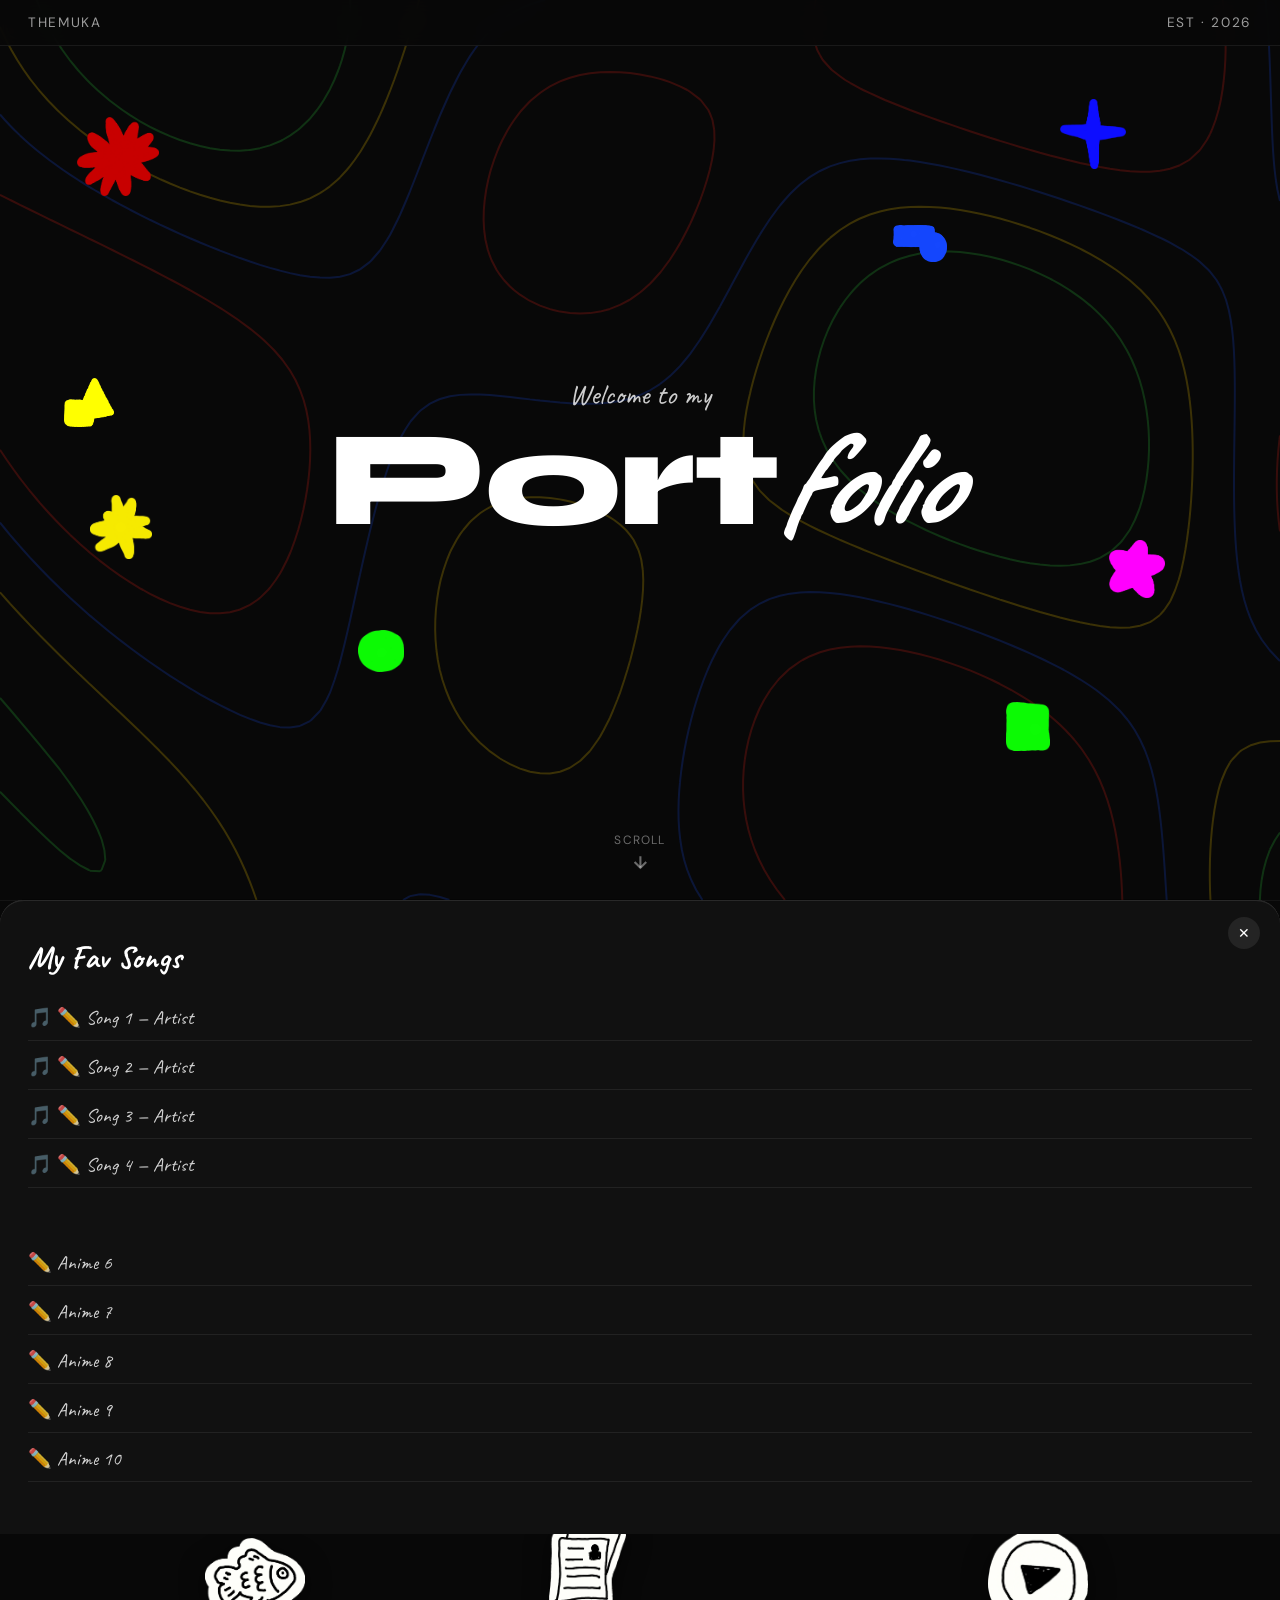
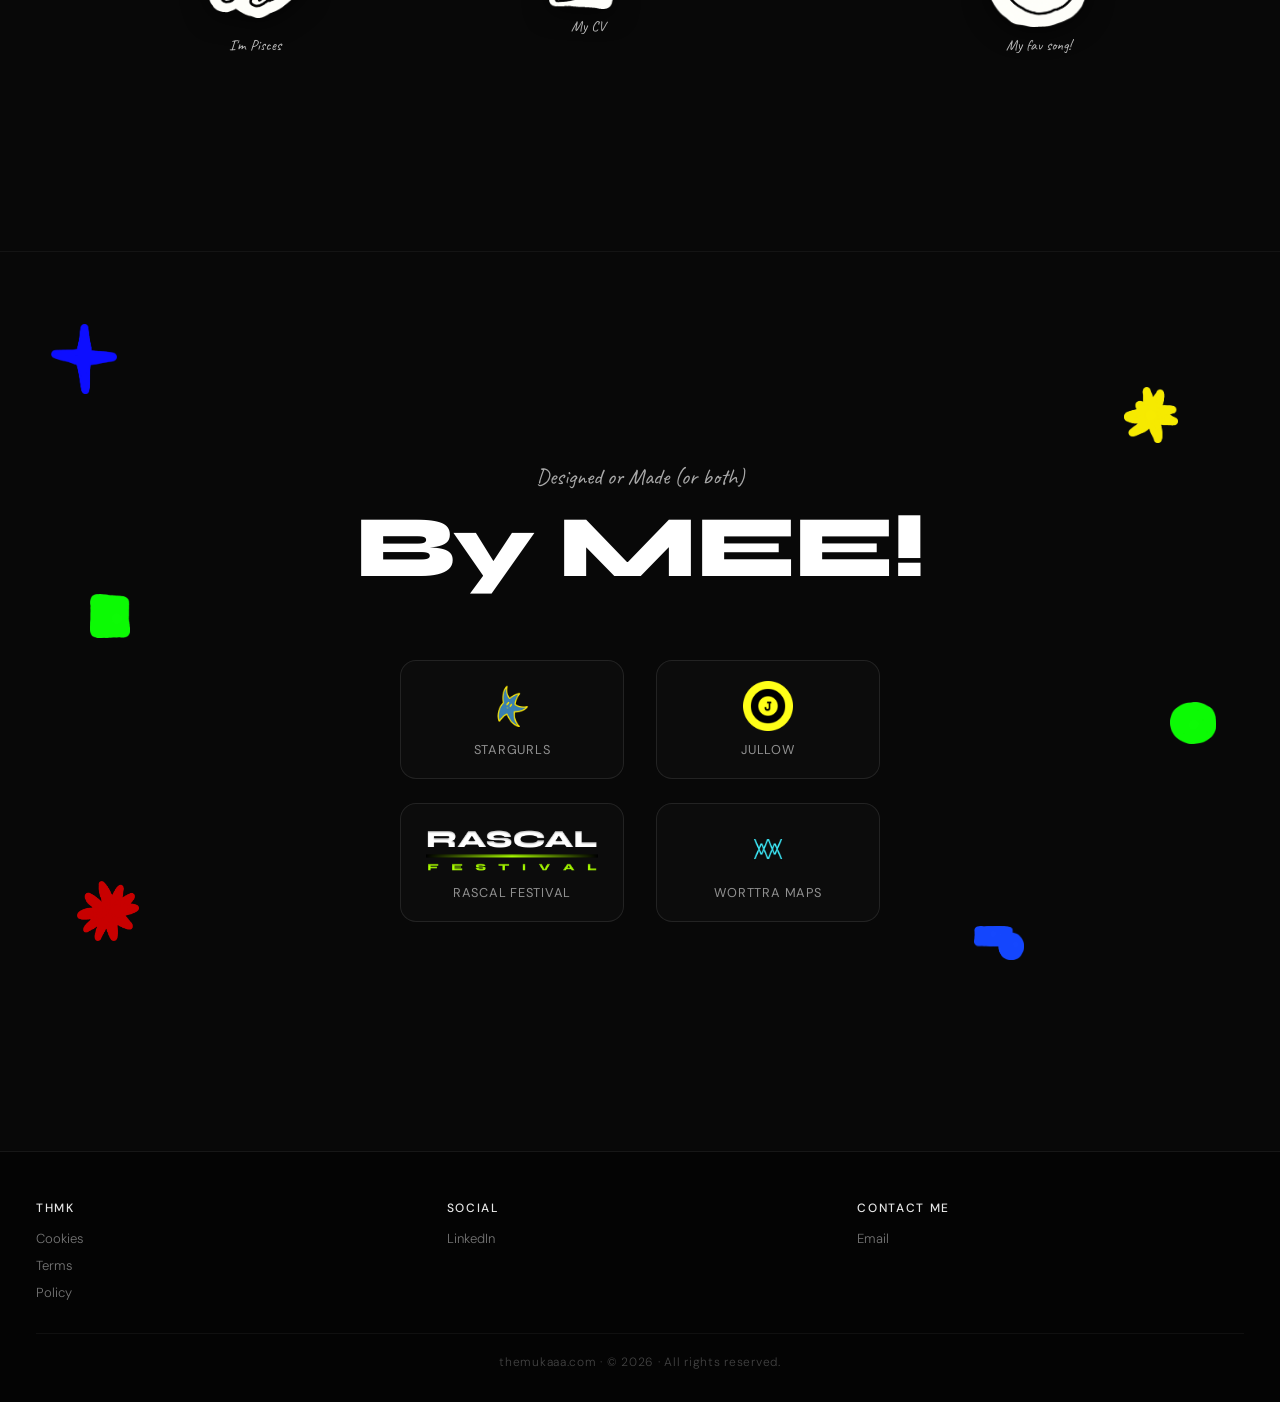
==== index.html @ a66291f2 "Refactor index.html for improved layout and content Updated the HTML structure and content for the p" ====
<!DOCTYPE html>
<html lang="en">
<head>
  <meta charset="UTF-8" />
  <meta name="viewport" content="width=device-width, initial-scale=1.0" />
  <title>Themukaaa — Portfolio</title>
  <link rel="stylesheet" href="style.css" />
  <link rel="preconnect" href="https://fonts.googleapis.com" />
  <link rel="preconnect" href="https://fonts.gstatic.com" crossorigin />
  <link href="https://fonts.googleapis.com/css2?family=Syne:wght@700;800&family=Caveat:wght@500;700&family=DM+Sans:wght@300;400;500&family=Swanky+and+Moo+Moo&display=swap" rel="stylesheet" />
</head>
<body>

  <!-- ANIMATED BACKGROUND CANVAS -->
  <canvas id="bgCanvas"></canvas>

  <!-- NAVBAR -->
  <nav class="navbar">
    <span class="nav-name">Themuka</span>
    <div class="nav-logo">
      <img src="assets/logo/thmk-logo.png" onerror="this.style.display='none'" alt="THMK Logo" />
    </div>
    <span class="nav-est">Est · 2026</span>
  </nav>

  <!-- HERO SECTION -->
  <section class="hero">

    <!-- Your actual shape PNGs, scattered -->
    <img src="assets/stickers/shape-star-1.png" class="deco-shape" style="top:13%;left:6%;width:82px;animation-delay:0s;animation-duration:7s" alt="" />
    <img src="assets/stickers/shape-star-2.png" class="deco-shape" style="top:11%;right:12%;width:66px;animation-delay:1.2s;animation-duration:9s" alt="" />
    <img src="assets/stickers/shape-star-3.png" class="deco-shape" style="top:60%;right:9%;width:56px;animation-delay:0.5s;animation-duration:8s" alt="" />
    <img src="assets/stickers/shape-star-4.png" class="deco-shape" style="top:55%;left:7%;width:62px;animation-delay:2s;animation-duration:11s" alt="" />
    <img src="assets/stickers/shape-1.png"      class="deco-shape" style="top:70%;left:28%;width:46px;animation-delay:1s;animation-duration:10s" alt="" />
    <img src="assets/stickers/shape-2.png"      class="deco-shape" style="top:25%;right:26%;width:54px;animation-delay:3s;animation-duration:8s" alt="" />
    <img src="assets/stickers/shape-3.png"      class="deco-shape" style="top:78%;right:18%;width:44px;animation-delay:0.8s;animation-duration:12s" alt="" />
    <img src="assets/stickers/shape-4.png"      class="deco-shape" style="top:42%;left:5%;width:50px;animation-delay:1.5s;animation-duration:9s" alt="" />

    <div class="hero-text">
      <p class="welcome-line">Welcome to my</p>
      <h1 class="hero-title">
        <span class="port">Port</span><span class="folio">folio</span>
      </h1>
    </div>

    <div class="scroll-hint">
      <span>Scroll</span>
      <svg width="20" height="20" viewBox="0 0 24 24" fill="none" stroke="currentColor" stroke-width="2.5">
        <line x1="12" y1="5" x2="12" y2="19"/>
        <polyline points="19 12 12 19 5 12"/>
      </svg>
    </div>
  </section>

  <!-- STICKERS SECTION -->
  <section class="stickers-section">
    <div class="stickers-canvas">

      <div class="sticker-item" data-modal="about" style="top:4%;left:18%">
        <img src="assets/stickers/sticker-me.png" class="sticker-img" alt="Get to know me" />
        <p class="sticker-label">Get to know me!</p>
      </div>

      <div class="sticker-item no-modal" style="top:3%;right:16%">
        <img src="assets/stickers/sticker-color.png" class="sticker-img" alt="Fav colour" />
        <p class="sticker-label">Fav colour!</p>
      </div>

      <div class="sticker-item" data-modal="lidlbook" style="top:22%;left:38%">
        <img src="assets/stickers/sticker-book.png" class="sticker-img" alt="My Lidlbook" />
        <p class="sticker-label">My Lidlbook!</p>
      </div>

      <div class="sticker-item no-modal" style="top:42%;left:16%">
        <img src="assets/stickers/sticker-cat.png" class="sticker-img" alt="I love cats" />
        <p class="sticker-label">I love cats so much!</p>
      </div>

      <div class="sticker-item" data-modal="anime" style="top:42%;right:16%">
        <img src="assets/stickers/sticker-anime.png" class="sticker-img" alt="My fav anime" />
        <p class="sticker-label">My fav anime</p>
      </div>

      <div class="sticker-item no-modal" style="top:66%;left:16%">
        <img src="assets/stickers/sticker-fish.png" class="sticker-img" alt="I'm Pisces" />
        <p class="sticker-label">I'm Pisces</p>
      </div>

      <div class="sticker-item" data-modal="cv" style="top:64%;left:42%">
        <img src="assets/stickers/sticker-cv.png" class="sticker-img" alt="My CV" />
        <p class="sticker-label">My CV</p>
      </div>

      <div class="sticker-item" data-modal="music" style="top:66%;right:15%">
        <img src="assets/stickers/sticker-music.png" class="sticker-img" alt="My fav song" />
        <p class="sticker-label">My fav song!</p>
      </div>

    </div>
  </section>

    <!-- MADE BY ME SECTION -->
  <section class="made-section">

    <img src="assets/stickers/shape-star-2.png" class="deco-shape" style="top:8%;left:4%;width:66px;animation-delay:0s;animation-duration:8s" alt="" />
    <img src="assets/stickers/shape-star-4.png" class="deco-shape" style="top:15%;right:8%;width:54px;animation-delay:2s;animation-duration:11s" alt="" />
    <img src="assets/stickers/shape-1.png"      class="deco-shape" style="top:50%;right:5%;width:46px;animation-delay:1s;animation-duration:9s" alt="" />
    <img src="assets/stickers/shape-star-1.png" class="deco-shape" style="top:70%;left:6%;width:62px;animation-delay:0.5s;animation-duration:7s" alt="" />
    <img src="assets/stickers/shape-2.png"      class="deco-shape" style="top:75%;right:20%;width:50px;animation-delay:1.8s;animation-duration:10s" alt="" />
    <img src="assets/stickers/shape-3.png"      class="deco-shape" style="top:38%;left:7%;width:40px;animation-delay:3s;animation-duration:13s" alt="" />

    <div class="made-title-wrap">
      <div class="made-inline">
        <p class="made-sub">Designed or Made (or both)</p>
        <h2 class="made-title">By MEE!</h2>
      </div>
    </div>

    <div class="brands-grid">
      <div class="brand-item">
        <img src="assets/brands/stargurls-logo.png" alt="Stargurls" />
        <span>Stargurls</span>
      </div>
      <div class="brand-item">
        <img src="assets/brands/jullow-logo.png" alt="Jullow" />
        <span>Jullow</span>
      </div>
      <div class="brand-item">
        <img src="assets/brands/rascal-logo.png" alt="Rascal Festival" />
        <span>Rascal Festival</span>
      </div>
      <div class="brand-item">
        <img src="assets/brands/worltramaps-logo.png" alt="Worttra Maps" />
        <span>Worttra Maps</span>
      </div>
    </div>

  </section>

  <!-- FOOTER -->
  <footer class="footer">
    <div class="footer-col">
      <h4>Thmk</h4>
      <a href="#">Cookies</a>
      <a href="#">Terms</a>
      <a href="#">Policy</a>
    </div>
    <div class="footer-col">
      <h4>Social</h4>
      <a href="#" target="_blank">LinkedIn</a>
    </div>
    <div class="footer-col">
      <h4>Contact Me</h4>
      <a href="mailto:hello@themukaaa.com">Email</a>
    </div>
    <div class="footer-copy">
      themukaaa.com · © 2026 · All rights reserved.
    </div>
  </footer>

  <!-- MODALS -->
  <div class="modal" id="modal-about">
    <button class="modal-close">✕</button>
    <h2>Get to know me!</h2>
    <p>✏️ Add your about text here...</p>
  </div>

  <div class="modal" id="modal-lidlbook">
    <button class="modal-close">✕</button>
    <h2>My Lidlbook!</h2>
    <p>✏️ Add your Lidlbook content here...</p>
  </div>

  <div class="modal" id="modal-anime">
    <button class="modal-close">✕</button>
    <h2>My Top 10 Anime</h2>
    <ol class="anime-list">
      <li>✏️ Anime 1</li>
      <li>✏️ Anime 2</li>
      <li>✏️ Anime 3</li>
      <li>✏️ Anime 4</li>
      <li>✏️ Anime 5</li>
      <li>✏️ Anime 6</li>
      <li>✏️ Anime 7</li>
      <li>✏️ Anime 8</li>
      <li>✏️ Anime 9</li>
      <li>✏️ Anime 10</li>
    </ol>
  </div>

  <div class="modal" id="modal-cv">
    <button class="modal-close">✕</button>
    <h2>My CV</h2>
    <p>✏️ Link your CV PDF here or add content...</p>
  </div>

  <div class="modal" id="modal-music">
    <button class="modal-close">✕</button>
    <h2>My Fav Songs</h2>
    <ul class="music-list">
      <li>🎵 ✏️ Song 1 — Artist</li>
      <li>🎵 ✏️ Song 2 — Artist</li>
      <li>🎵 ✏️ Song 3 — Artist</li>
      <li>🎵 ✏️ Song 4 — Artist</li>
    </ul>
  </div>

  <div class="modal-overlay" id="modalOverlay"></div>

  <script src="script.js"></script>
</body>
</html>
---- style.css ----
/* THEMUKAAA.COM - Stylesheet v3 */

* {
  box-sizing: border-box;
  margin: 0;
  padding: 0;
}

:root {
  --red: #E8241A;
  --blue: #1A4CE8;
  --yellow: #F5C800;
  --green: #2ECC40;
  --white: #FFFFFF;
  --black: #080808;
}

html {
  scroll-behavior: smooth;
}

body {
  background: #080808;
  color: #ffffff;
  font-family: 'DM Sans', sans-serif;
  overflow-x: hidden;
}

/* CANVAS BACKGROUND */
#bgCanvas {
  position: fixed;
  top: 0;
  left: 0;
  width: 100%;
  height: 100%;
  z-index: 0;
  opacity: 0.25;
  pointer-events: none;
}

/* NAVBAR */
.navbar {
  position: fixed;
  top: 0;
  left: 0;
  right: 0;
  z-index: 100;
  display: flex;
  align-items: center;
  justify-content: space-between;
  padding: 14px 28px;
  background: rgba(8, 8, 8, 0.9);
  backdrop-filter: blur(10px);
  border-bottom: 1px solid rgba(255, 255, 255, 0.07);
}

.nav-name {
  font-family: 'DM Sans', sans-serif;
  font-size: 0.85rem;
  font-weight: 400;
  letter-spacing: 0.12em;
  text-transform: uppercase;
  color: rgba(255, 255, 255, 0.6);
}

.nav-est {
  font-family: 'DM Sans', sans-serif;
  font-size: 0.85rem;
  font-weight: 400;
  letter-spacing: 0.12em;
  text-transform: uppercase;
  color: rgba(255, 255, 255, 0.6);
}

.nav-logo img {
  height: 42px;
  width: 42px;
  object-fit: contain;
  filter: invert(1);
}

/* HERO */
.hero {
  position: relative;
  z-index: 1;
  min-height: 100vh;
  display: flex;
  flex-direction: column;
  align-items: center;
  justify-content: center;
  padding: 100px 24px 80px;
  overflow: hidden;
}

.hero-text {
  text-align: center;
  position: relative;
  z-index: 2;
}

.welcome-line {
  font-family: 'Caveat', cursive;
  font-size: 1.8rem;
  color: rgba(255, 255, 255, 0.8);
  margin-bottom: 2px;
}

.hero-title {
  font-size: clamp(3.8rem, 13vw, 8.5rem);
  line-height: 0.93;
  letter-spacing: -0.02em;
}

.port {
  font-family: 'Syne', sans-serif;
  font-weight: 800;
  color: #ffffff;
}

.folio {
  font-family: 'Caveat', cursive;
  font-weight: 700;
  color: #ffffff;
  font-style: italic;
}

/* FLOATING SHAPE IMAGES */
.deco-shape {
  position: absolute;
  pointer-events: none;
  z-index: 1;
  animation: floatShape linear infinite;
}

@keyframes floatShape {
  0%   { transform: translateY(0px) rotate(0deg); }
  33%  { transform: translateY(-12px) rotate(6deg); }
  66%  { transform: translateY(7px) rotate(-4deg); }
  100% { transform: translateY(0px) rotate(0deg); }
}

/* SCROLL HINT */
.scroll-hint {
  position: absolute;
  bottom: 28px;
  left: 50%;
  transform: translateX(-50%);
  display: flex;
  flex-direction: column;
  align-items: center;
  gap: 4px;
  font-family: 'DM Sans', sans-serif;
  font-size: 0.75rem;
  font-weight: 400;
  letter-spacing: 0.1em;
  text-transform: uppercase;
  color: rgba(255, 255, 255, 0.4);
  animation: scrollBounce 2s ease-in-out infinite;
  z-index: 2;
}

@keyframes scrollBounce {
  0%, 100% { transform: translateX(-50%) translateY(0); }
  50%       { transform: translateX(-50%) translateY(7px); }
}

/* STICKERS SECTION */
.stickers-section {
  position: relative;
  z-index: 1;
  border-top: 1px solid rgba(255, 255, 255, 0.05);
}

.stickers-canvas {
  position: relative;
  width: 100%;
  min-height: 950px;
}

.sticker-item {
  position: absolute;
  display: flex;
  flex-direction: column;
  align-items: center;
  gap: 8px;
  text-align: center;
  max-width: 120px;
  cursor: default;
}

.sticker-item[data-modal] {
  cursor: pointer;
}

.sticker-item[data-modal]:hover .sticker-img {
  filter: drop-shadow(0 0 10px rgba(255, 255, 255, 0.5)) drop-shadow(0 6px 14px rgba(0, 0, 0, 0.7));
  transform: scale(1.07) translateY(-4px);
}

.sticker-item.no-modal:hover .sticker-img {
  filter: drop-shadow(0 0 8px rgba(255, 255, 255, 0.3)) drop-shadow(0 6px 12px rgba(0, 0, 0, 0.6));
  transform: scale(1.04) translateY(-2px);
}

.sticker-img {
  width: 100px;
  height: 100px;
  object-fit: contain;
  filter: drop-shadow(0 5px 12px rgba(0, 0, 0, 0.6));
  transition: filter 0.3s ease, transform 0.3s ease;
}

.sticker-label {
  font-family: 'Caveat', cursive;
  font-size: 0.95rem;
  color: rgba(255, 255, 255, 0.75);
  line-height: 1.2;
  white-space: nowrap;
}

/* MADE BY ME SECTION */
.made-section {
  position: relative;
  z-index: 1;
  min-height: 100vh;
  display: flex;
  flex-direction: column;
  align-items: center;
  justify-content: center;
  padding: 80px 24px 100px;
  border-top: 1px solid rgba(255, 255, 255, 0.05);
  overflow: hidden;
}

.made-title-wrap {
  text-align: center;
  margin-bottom: 60px;
  position: relative;
  z-index: 2;
}

.made-sub {
  font-family: 'Caveat', cursive;
  font-size: 1.4rem;
  color: rgba(255, 255, 255, 0.65);
  margin-bottom: 4px;
}

.made-title {
  font-family: 'Syne', sans-serif;
  font-size: clamp(2.8rem, 9vw, 5.5rem);
  font-weight: 800;
  color: #ffffff;
  letter-spacing: -0.02em;
}

.brands-grid {
  display: grid;
  grid-template-columns: repeat(2, 1fr);
  gap: 24px 32px;
  position: relative;
  z-index: 2;
  max-width: 480px;
  width: 100%;
}

.brand-item {
  display: flex;
  flex-direction: column;
  align-items: center;
  gap: 10px;
  padding: 20px 16px;
  border: 1px solid rgba(255, 255, 255, 0.09);
  border-radius: 16px;
  background: rgba(255, 255, 255, 0.02);
  cursor: pointer;
  transition: background 0.3s ease, border-color 0.3s ease, transform 0.3s ease;
}

.brand-item:hover {
  background: rgba(255, 255, 255, 0.06);
  border-color: rgba(255, 255, 255, 0.2);
  transform: translateY(-4px);
}

.brand-item img {
  height: 50px;
  object-fit: contain;
  max-width: 100%;
}

.brand-item span {
  font-family: 'DM Sans', sans-serif;
  font-size: 0.8rem;
  font-weight: 400;
  letter-spacing: 0.06em;
  color: rgba(255, 255, 255, 0.55);
  text-transform: uppercase;
}

/* FOOTER */
.footer {
  position: relative;
  z-index: 1;
  display: grid;
  grid-template-columns: repeat(3, 1fr);
  gap: 24px;
  padding: 48px 36px 32px;
  border-top: 1px solid rgba(255, 255, 255, 0.08);
  background: rgba(0, 0, 0, 0.5);
}

.footer-col {
  display: flex;
  flex-direction: column;
  gap: 10px;
}

.footer-col h4 {
  font-family: 'DM Sans', sans-serif;
  font-size: 0.75rem;
  font-weight: 500;
  letter-spacing: 0.14em;
  text-transform: uppercase;
  color: rgba(255, 255, 255, 0.9);
  margin-bottom: 4px;
}

.footer-col a {
  font-family: 'DM Sans', sans-serif;
  font-size: 0.82rem;
  font-weight: 300;
  color: rgba(255, 255, 255, 0.45);
  text-decoration: none;
  transition: color 0.2s ease;
}

.footer-col a:hover {
  color: rgba(255, 255, 255, 0.85);
}

.footer-copy {
  grid-column: 1 / -1;
  text-align: center;
  font-family: 'DM Sans', sans-serif;
  font-size: 0.75rem;
  font-weight: 300;
  letter-spacing: 0.06em;
  color: rgba(255, 255, 255, 0.25);
  padding-top: 20px;
  border-top: 1px solid rgba(255, 255, 255, 0.05);
  margin-top: 8px;
}

/* MODALS */
.modal-overlay {
  position: fixed;
  top: 0;
  left: 0;
  right: 0;
  bottom: 0;
  background: rgba(0, 0, 0, 0.75);
  backdrop-filter: blur(6px);
  z-index: 200;
  opacity: 0;
  pointer-events: none;
  transition: opacity 0.3s ease;
}

.modal-overlay.active {
  opacity: 1;
  pointer-events: all;
}

.modal {
  position: fixed;
  bottom: 0;
  left: 0;
  right: 0;
  z-index: 300;
  background: #111111;
  border-top: 1px solid rgba(255, 255, 255, 0.1);
  border-radius: 24px 24px 0 0;
  padding: 36px 28px 52px;
  max-height: 80vh;
  overflow-y: auto;
  transform: translateY(100%);
  transition: transform 0.4s cubic-bezier(0.34, 1.1, 0.64, 1);
}

.modal.active {
  transform: translateY(0);
}

.modal-close {
  position: absolute;
  top: 16px;
  right: 20px;
  background: rgba(255, 255, 255, 0.08);
  border: none;
  color: white;
  font-size: 0.9rem;
  width: 32px;
  height: 32px;
  border-radius: 50%;
  cursor: pointer;
  display: flex;
  align-items: center;
  justify-content: center;
  transition: background 0.2s ease;
}

.modal-close:hover {
  background: rgba(255, 255, 255, 0.18);
}

.modal h2 {
  font-family: 'Caveat', cursive;
  font-size: 2rem;
  margin-bottom: 18px;
  color: #ffffff;
}

.modal p {
  font-family: 'DM Sans', sans-serif;
  font-size: 0.95rem;
  font-weight: 300;
  color: rgba(255, 255, 255, 0.65);
  line-height: 1.7;
}

.anime-list {
  list-style: none;
  display: flex;
  flex-direction: column;
  gap: 4px;
}

.music-list {
  list-style: none;
  display: flex;
  flex-direction: column;
  gap: 4px;
}

.anime-list li {
  font-family: 'Caveat', cursive;
  font-size: 1.2rem;
  color: rgba(255, 255, 255, 0.82);
  padding: 10px 0;
  border-bottom: 1px solid rgba(255, 255, 255, 0.07);
}

.music-list li {
  font-family: 'Caveat', cursive;
  font-size: 1.2rem;
  color: rgba(255, 255, 255, 0.82);
  padding: 10px 0;
  border-bottom: 1px solid rgba(255, 255, 255, 0.07);
}

/* RESPONSIVE */
@media (max-width: 480px) {
  .navbar {
    padding: 12px 18px;
  }

  .nav-logo img {
    height: 36px;
    width: 36px;
  }

  .stickers-canvas {
    min-height: 820px;
  }

  .sticker-img {
    width: 82px;
    height: 82px;
  }

  .sticker-item {
    max-width: 100px;
  }

  .brands-grid {
    gap: 16px;
  }

  .footer {
    grid-template-columns: 1fr;
    padding: 36px 20px 28px;
    gap: 20px;
  }

  .footer-copy {
    grid-column: 1;
  }
}
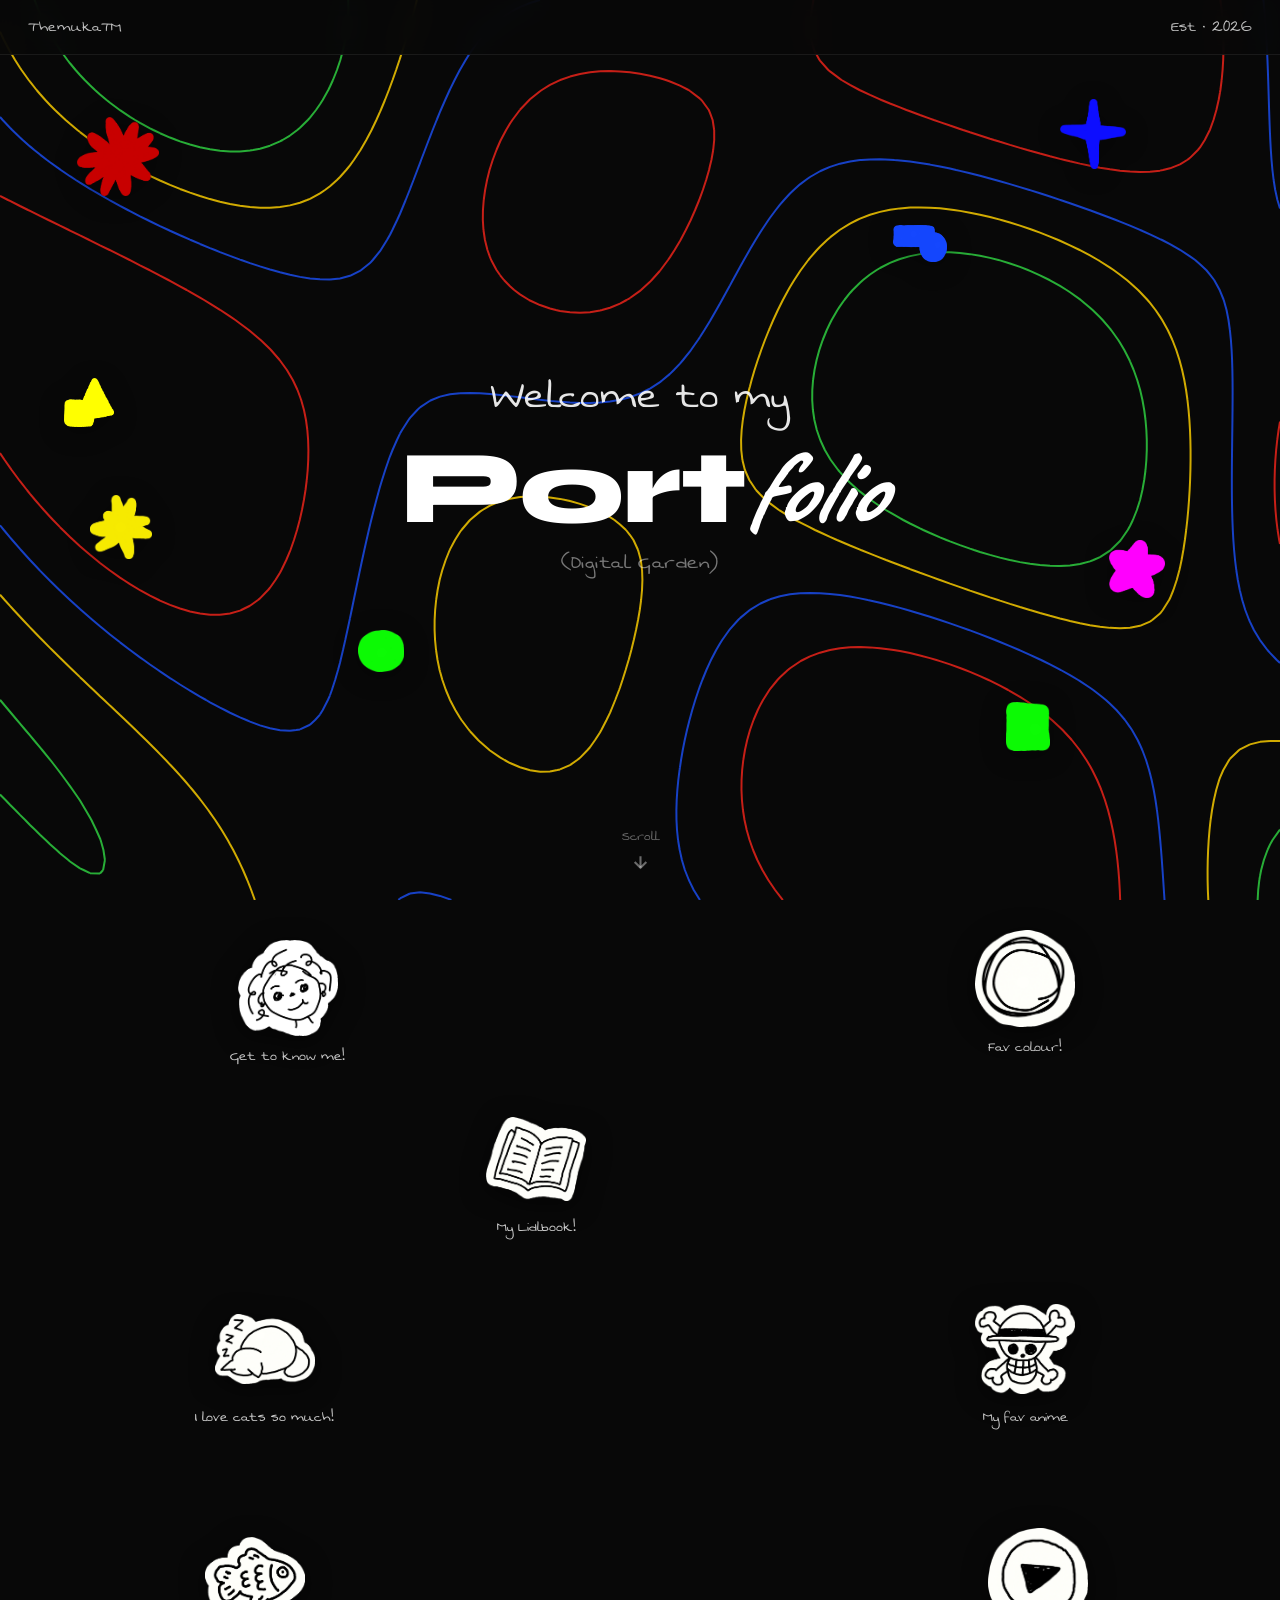
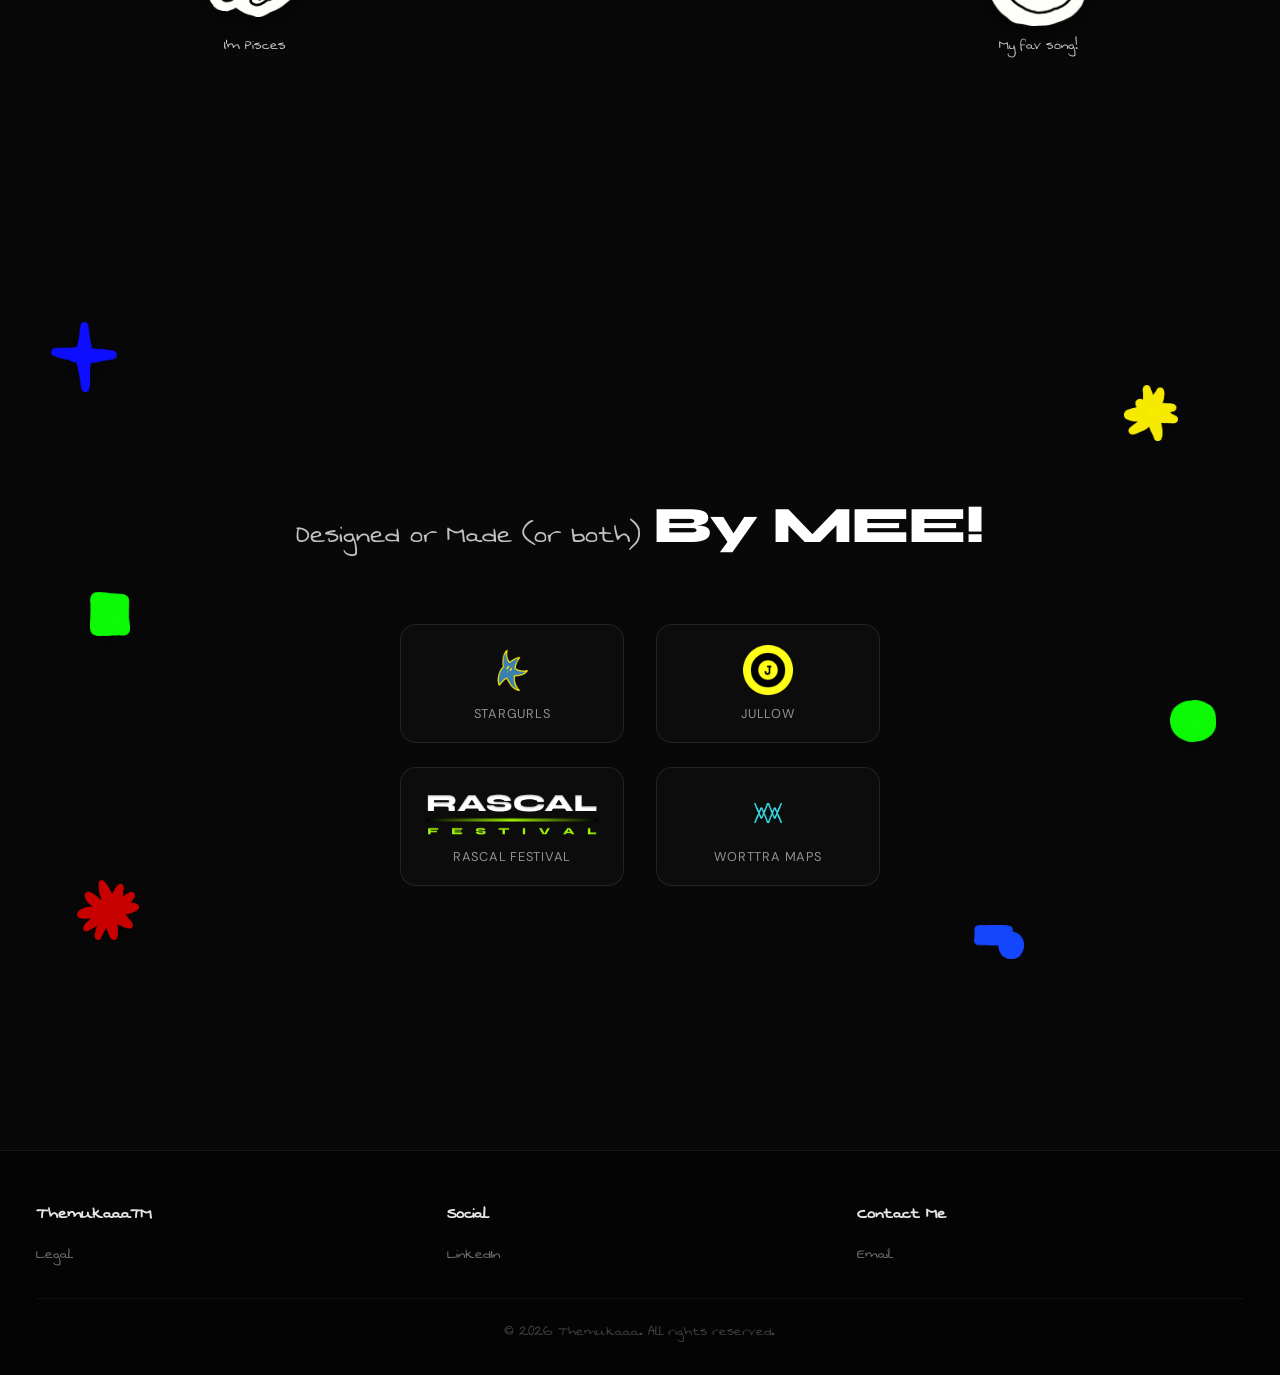
==== commit 869a0177: "Fix HTML structure and update meta tags" ====
--- a/index.html
+++ b/index.html
@@ -3,8 +3,21 @@
 <head>
   <meta charset="UTF-8" />
   <meta name="viewport" content="width=device-width, initial-scale=1.0" />
-  <title>Themukaaa — Portfolio</title>
+  <title>Themukaaa - Portfolio</title>
+  <!-- SEO -->
+  <meta name="description" content="Themukaaa — Digital Garden. Designer and creator of brands, experiences, and handcrafted digital worlds." />
+  <meta name="author" content="Themukaaa" />
+  <meta property="og:title" content="Themukaaa — Portfolio" />
+  <meta property="og:description" content="Welcome to my Digital Garden. Designed or made (or both) by me." />
+  <meta property="og:url" content="https://themukaaa.com" />
+  <meta property="og:type" content="website" />
+  <meta name="twitter:card" content="summary" />
+  <meta name="twitter:title" content="Themukaaa — Portfolio" />
+  <meta name="twitter:description" content="Welcome to my Digital Garden." />
+  <link rel="canonical" href="https://themukaaa.com/" />
   <link rel="stylesheet" href="style.css" />
+  <script>history.scrollRestoration = "manual";</script>
+  <link rel="icon" type="image/svg+xml" href="assets/favicon.svg" />
   <link rel="preconnect" href="https://fonts.googleapis.com" />
   <link rel="preconnect" href="https://fonts.gstatic.com" crossorigin />
   <link href="https://fonts.googleapis.com/css2?family=Syne:wght@700;800&family=Caveat:wght@500;700&family=DM+Sans:wght@300;400;500&family=Swanky+and+Moo+Moo&display=swap" rel="stylesheet" />
@@ -16,10 +29,7 @@
 
   <!-- NAVBAR -->
   <nav class="navbar">
-    <span class="nav-name">Themuka</span>
-    <div class="nav-logo">
-      <img src="assets/logo/thmk-logo.png" onerror="this.style.display='none'" alt="THMK Logo" />
-    </div>
+    <a href="/" class="nav-name" style="text-decoration:none">Themuka&#8482;</a>
     <span class="nav-est">Est · 2026</span>
   </nav>
 
@@ -37,10 +47,14 @@
     <img src="assets/stickers/shape-4.png"      class="deco-shape" style="top:42%;left:5%;width:50px;animation-delay:1.5s;animation-duration:9s" alt="" />
 
     <div class="hero-text">
+      <div class="hero-logo">
+        <img src="assets/logo/thmk-logo.svg" onerror="this.style.display='none'" alt="THMK Logo" />
+      </div>
       <p class="welcome-line">Welcome to my</p>
       <h1 class="hero-title">
         <span class="port">Port</span><span class="folio">folio</span>
       </h1>
+      <p class="digital-garden">(Digital Garden)</p>
     </div>
 
     <div class="scroll-hint">
@@ -56,45 +70,40 @@
   <section class="stickers-section">
     <div class="stickers-canvas">
 
-      <div class="sticker-item" data-modal="about" style="top:4%;left:18%">
+      <a href="/me" class="sticker-item sticker-link" style="top:4%;left:18%">
         <img src="assets/stickers/sticker-me.png" class="sticker-img" alt="Get to know me" />
         <p class="sticker-label">Get to know me!</p>
-      </div>
+      </a>
 
-      <div class="sticker-item no-modal" style="top:3%;right:16%">
+      <div class="sticker-item no-action" style="top:3%;right:16%">
         <img src="assets/stickers/sticker-color.png" class="sticker-img" alt="Fav colour" />
         <p class="sticker-label">Fav colour!</p>
       </div>
 
-      <div class="sticker-item" data-modal="lidlbook" style="top:22%;left:38%">
+      <a href="/notebook" class="sticker-item sticker-link" style="top:22%;left:38%">
         <img src="assets/stickers/sticker-book.png" class="sticker-img" alt="My Lidlbook" />
         <p class="sticker-label">My Lidlbook!</p>
-      </div>
+      </a>
 
-      <div class="sticker-item no-modal" style="top:42%;left:16%">
+      <div class="sticker-item no-action" style="top:42%;left:16%">
         <img src="assets/stickers/sticker-cat.png" class="sticker-img" alt="I love cats" />
         <p class="sticker-label">I love cats so much!</p>
       </div>
 
-      <div class="sticker-item" data-modal="anime" style="top:42%;right:16%">
+      <a href="/anime" class="sticker-item sticker-link" style="top:42%;right:16%">
         <img src="assets/stickers/sticker-anime.png" class="sticker-img" alt="My fav anime" />
         <p class="sticker-label">My fav anime</p>
-      </div>
+      </a>
 
-      <div class="sticker-item no-modal" style="top:66%;left:16%">
+      <div class="sticker-item no-action" style="top:66%;left:16%">
         <img src="assets/stickers/sticker-fish.png" class="sticker-img" alt="I'm Pisces" />
         <p class="sticker-label">I'm Pisces</p>
       </div>
 
-      <div class="sticker-item" data-modal="cv" style="top:64%;left:42%">
-        <img src="assets/stickers/sticker-cv.png" class="sticker-img" alt="My CV" />
-        <p class="sticker-label">My CV</p>
-      </div>
-
-      <div class="sticker-item" data-modal="music" style="top:66%;right:15%">
+      <a href="/songs" class="sticker-item sticker-link" style="top:66%;right:15%">
         <img src="assets/stickers/sticker-music.png" class="sticker-img" alt="My fav song" />
         <p class="sticker-label">My fav song!</p>
-      </div>
+      </a>
 
     </div>
   </section>
@@ -140,72 +149,23 @@
   <!-- FOOTER -->
   <footer class="footer">
     <div class="footer-col">
-      <h4>Thmk</h4>
-      <a href="#">Cookies</a>
-      <a href="#">Terms</a>
-      <a href="#">Policy</a>
+      <h4>Themukaaa&#8482;</h4>
+      <a href="/legal">Legal</a>
     </div>
     <div class="footer-col">
       <h4>Social</h4>
-      <a href="#" target="_blank">LinkedIn</a>
+      <a href="https://www.linkedin.com/in/themukaaa" target="_blank">LinkedIn</a>
     </div>
     <div class="footer-col">
       <h4>Contact Me</h4>
       <a href="mailto:hello@themukaaa.com">Email</a>
     </div>
     <div class="footer-copy">
-      themukaaa.com · © 2026 · All rights reserved.
+      © 2026 Themukaaa. All rights reserved.
     </div>
   </footer>
 
-  <!-- MODALS -->
-  <div class="modal" id="modal-about">
-    <button class="modal-close">✕</button>
-    <h2>Get to know me!</h2>
-    <p>✏️ Add your about text here...</p>
-  </div>
 
-  <div class="modal" id="modal-lidlbook">
-    <button class="modal-close">✕</button>
-    <h2>My Lidlbook!</h2>
-    <p>✏️ Add your Lidlbook content here...</p>
-  </div>
-
-  <div class="modal" id="modal-anime">
-    <button class="modal-close">✕</button>
-    <h2>My Top 10 Anime</h2>
-    <ol class="anime-list">
-      <li>✏️ Anime 1</li>
-      <li>✏️ Anime 2</li>
-      <li>✏️ Anime 3</li>
-      <li>✏️ Anime 4</li>
-      <li>✏️ Anime 5</li>
-      <li>✏️ Anime 6</li>
-      <li>✏️ Anime 7</li>
-      <li>✏️ Anime 8</li>
-      <li>✏️ Anime 9</li>
-      <li>✏️ Anime 10</li>
-    </ol>
-  </div>
-
-  <div class="modal" id="modal-cv">
-    <button class="modal-close">✕</button>
-    <h2>My CV</h2>
-    <p>✏️ Link your CV PDF here or add content...</p>
-  </div>
-
-  <div class="modal" id="modal-music">
-    <button class="modal-close">✕</button>
-    <h2>My Fav Songs</h2>
-    <ul class="music-list">
-      <li>🎵 ✏️ Song 1 — Artist</li>
-      <li>🎵 ✏️ Song 2 — Artist</li>
-      <li>🎵 ✏️ Song 3 — Artist</li>
-      <li>🎵 ✏️ Song 4 — Artist</li>
-    </ul>
-  </div>
-
-  <div class="modal-overlay" id="modalOverlay"></div>
 
   <script src="script.js"></script>
 </body>
--- a/style.css
+++ b/style.css
@@ -34,7 +34,7 @@
   width: 100%;
   height: 100%;
   z-index: 0;
-  opacity: 0.25;
+  opacity: 1;
   pointer-events: none;
 }
 
@@ -55,28 +55,21 @@
 }
 
 .nav-name {
-  font-family: 'DM Sans', sans-serif;
-  font-size: 0.85rem;
-  font-weight: 400;
-  letter-spacing: 0.12em;
-  text-transform: uppercase;
-  color: rgba(255, 255, 255, 0.6);
+  font-family: 'Swanky and Moo Moo', cursive;
+  font-size: 1.1rem;
+  color: rgba(255, 255, 255, 0.75);
 }
 
 .nav-est {
-  font-family: 'DM Sans', sans-serif;
-  font-size: 0.85rem;
-  font-weight: 400;
-  letter-spacing: 0.12em;
-  text-transform: uppercase;
-  color: rgba(255, 255, 255, 0.6);
+  font-family: 'Swanky and Moo Moo', cursive;
+  font-size: 1.1rem;
+  color: rgba(255, 255, 255, 0.75);
 }
 
 .nav-logo img {
-  height: 42px;
-  width: 42px;
+  height: 44px;
+  width: 44px;
   object-fit: contain;
-  filter: invert(1);
 }
 
 /* HERO */
@@ -99,14 +92,14 @@
 }
 
 .welcome-line {
-  font-family: 'Caveat', cursive;
-  font-size: 1.8rem;
-  color: rgba(255, 255, 255, 0.8);
-  margin-bottom: 2px;
+  font-family: 'Swanky and Moo Moo', cursive;
+  font-size: clamp(2rem, 5vw, 3rem);
+  color: rgba(255, 255, 255, 0.9);
+  margin-bottom: 8px;
 }
 
 .hero-title {
-  font-size: clamp(3.8rem, 13vw, 8.5rem);
+  font-size: clamp(3rem, 10vw, 6.5rem);
   line-height: 0.93;
   letter-spacing: -0.02em;
 }
@@ -130,6 +123,7 @@
   pointer-events: none;
   z-index: 1;
   animation: floatShape linear infinite;
+  filter: drop-shadow(0 4px 12px rgba(0,0,0,0.4));
 }
 
 @keyframes floatShape {
@@ -137,6 +131,28 @@
   33%  { transform: translateY(-12px) rotate(6deg); }
   66%  { transform: translateY(7px) rotate(-4deg); }
   100% { transform: translateY(0px) rotate(0deg); }
+}
+
+
+/* HERO LOGO */
+.hero-logo {
+  margin-bottom: 20px;
+}
+
+.hero-logo img {
+  height: 70px;
+  width: 70px;
+  object-fit: contain;
+  filter: invert(1);
+}
+
+/* DIGITAL GARDEN */
+.digital-garden {
+  font-family: 'Swanky and Moo Moo', cursive;
+  font-size: clamp(1rem, 3vw, 1.5rem);
+  color: rgba(255, 255, 255, 0.45);
+  margin-top: 8px;
+  letter-spacing: 0.02em;
 }
 
 /* SCROLL HINT */
@@ -149,11 +165,8 @@
   flex-direction: column;
   align-items: center;
   gap: 4px;
-  font-family: 'DM Sans', sans-serif;
-  font-size: 0.75rem;
-  font-weight: 400;
-  letter-spacing: 0.1em;
-  text-transform: uppercase;
+  font-family: 'Swanky and Moo Moo', cursive;
+  font-size: 1rem;
   color: rgba(255, 255, 255, 0.4);
   animation: scrollBounce 2s ease-in-out infinite;
   z-index: 2;
@@ -168,13 +181,13 @@
 .stickers-section {
   position: relative;
   z-index: 1;
-  border-top: 1px solid rgba(255, 255, 255, 0.05);
 }
 
 .stickers-canvas {
   position: relative;
   width: 100%;
   min-height: 950px;
+  padding: 60px 40px;
 }
 
 .sticker-item {
@@ -193,12 +206,12 @@
 }
 
 .sticker-item[data-modal]:hover .sticker-img {
-  filter: drop-shadow(0 0 10px rgba(255, 255, 255, 0.5)) drop-shadow(0 6px 14px rgba(0, 0, 0, 0.7));
+  filter: drop-shadow(0 5px 12px rgba(0, 0, 0, 0.6));
   transform: scale(1.07) translateY(-4px);
 }
 
 .sticker-item.no-modal:hover .sticker-img {
-  filter: drop-shadow(0 0 8px rgba(255, 255, 255, 0.3)) drop-shadow(0 6px 12px rgba(0, 0, 0, 0.6));
+  filter: drop-shadow(0 5px 12px rgba(0, 0, 0, 0.6));
   transform: scale(1.04) translateY(-2px);
 }
 
@@ -211,11 +224,28 @@
 }
 
 .sticker-label {
-  font-family: 'Caveat', cursive;
-  font-size: 0.95rem;
-  color: rgba(255, 255, 255, 0.75);
+  font-family: 'Swanky and Moo Moo', cursive;
+  font-size: 1.05rem;
+  color: rgba(255, 255, 255, 0.8);
   line-height: 1.2;
   white-space: nowrap;
+}
+
+
+/* STICKER LINKS */
+.sticker-link {
+  text-decoration: none;
+  color: inherit;
+  cursor: pointer;
+}
+
+.sticker-link:hover .sticker-img {
+  filter: drop-shadow(0 5px 12px rgba(0, 0, 0, 0.6));
+  transform: scale(1.07) translateY(-4px);
+}
+
+.sticker-link:hover .sticker-label {
+  color: rgba(255, 255, 255, 1);
 }
 
 /* MADE BY ME SECTION */
@@ -228,7 +258,6 @@
   align-items: center;
   justify-content: center;
   padding: 80px 24px 100px;
-  border-top: 1px solid rgba(255, 255, 255, 0.05);
   overflow: hidden;
 }
 
@@ -237,18 +266,27 @@
   margin-bottom: 60px;
   position: relative;
   z-index: 2;
+  width: 100%;
+}
+
+.made-inline {
+  display: flex;
+  flex-wrap: wrap;
+  justify-content: center;
+  align-items: baseline;
+  gap: 0 12px;
 }
 
 .made-sub {
-  font-family: 'Caveat', cursive;
-  font-size: 1.4rem;
-  color: rgba(255, 255, 255, 0.65);
-  margin-bottom: 4px;
+  font-family: 'Swanky and Moo Moo', cursive;
+  font-size: clamp(1.3rem, 3.5vw, 2rem);
+  color: rgba(255, 255, 255, 0.75);
+  margin-bottom: 6px;
 }
 
 .made-title {
   font-family: 'Syne', sans-serif;
-  font-size: clamp(2.8rem, 9vw, 5.5rem);
+  font-size: clamp(1.8rem, 5vw, 3.2rem);
   font-weight: 800;
   color: #ffffff;
   letter-spacing: -0.02em;
@@ -317,19 +355,15 @@
 }
 
 .footer-col h4 {
-  font-family: 'DM Sans', sans-serif;
-  font-size: 0.75rem;
-  font-weight: 500;
-  letter-spacing: 0.14em;
-  text-transform: uppercase;
+  font-family: 'Swanky and Moo Moo', cursive;
+  font-size: 1.2rem;
   color: rgba(255, 255, 255, 0.9);
   margin-bottom: 4px;
 }
 
 .footer-col a {
-  font-family: 'DM Sans', sans-serif;
-  font-size: 0.82rem;
-  font-weight: 300;
+  font-family: 'Swanky and Moo Moo', cursive;
+  font-size: 1.05rem;
   color: rgba(255, 255, 255, 0.45);
   text-decoration: none;
   transition: color 0.2s ease;
@@ -342,123 +376,14 @@
 .footer-copy {
   grid-column: 1 / -1;
   text-align: center;
-  font-family: 'DM Sans', sans-serif;
-  font-size: 0.75rem;
-  font-weight: 300;
-  letter-spacing: 0.06em;
+  font-family: 'Swanky and Moo Moo', cursive;
+  font-size: 1rem;
   color: rgba(255, 255, 255, 0.25);
   padding-top: 20px;
   border-top: 1px solid rgba(255, 255, 255, 0.05);
   margin-top: 8px;
 }
 
-/* MODALS */
-.modal-overlay {
-  position: fixed;
-  top: 0;
-  left: 0;
-  right: 0;
-  bottom: 0;
-  background: rgba(0, 0, 0, 0.75);
-  backdrop-filter: blur(6px);
-  z-index: 200;
-  opacity: 0;
-  pointer-events: none;
-  transition: opacity 0.3s ease;
-}
-
-.modal-overlay.active {
-  opacity: 1;
-  pointer-events: all;
-}
-
-.modal {
-  position: fixed;
-  bottom: 0;
-  left: 0;
-  right: 0;
-  z-index: 300;
-  background: #111111;
-  border-top: 1px solid rgba(255, 255, 255, 0.1);
-  border-radius: 24px 24px 0 0;
-  padding: 36px 28px 52px;
-  max-height: 80vh;
-  overflow-y: auto;
-  transform: translateY(100%);
-  transition: transform 0.4s cubic-bezier(0.34, 1.1, 0.64, 1);
-}
-
-.modal.active {
-  transform: translateY(0);
-}
-
-.modal-close {
-  position: absolute;
-  top: 16px;
-  right: 20px;
-  background: rgba(255, 255, 255, 0.08);
-  border: none;
-  color: white;
-  font-size: 0.9rem;
-  width: 32px;
-  height: 32px;
-  border-radius: 50%;
-  cursor: pointer;
-  display: flex;
-  align-items: center;
-  justify-content: center;
-  transition: background 0.2s ease;
-}
-
-.modal-close:hover {
-  background: rgba(255, 255, 255, 0.18);
-}
-
-.modal h2 {
-  font-family: 'Caveat', cursive;
-  font-size: 2rem;
-  margin-bottom: 18px;
-  color: #ffffff;
-}
-
-.modal p {
-  font-family: 'DM Sans', sans-serif;
-  font-size: 0.95rem;
-  font-weight: 300;
-  color: rgba(255, 255, 255, 0.65);
-  line-height: 1.7;
-}
-
-.anime-list {
-  list-style: none;
-  display: flex;
-  flex-direction: column;
-  gap: 4px;
-}
-
-.music-list {
-  list-style: none;
-  display: flex;
-  flex-direction: column;
-  gap: 4px;
-}
-
-.anime-list li {
-  font-family: 'Caveat', cursive;
-  font-size: 1.2rem;
-  color: rgba(255, 255, 255, 0.82);
-  padding: 10px 0;
-  border-bottom: 1px solid rgba(255, 255, 255, 0.07);
-}
-
-.music-list li {
-  font-family: 'Caveat', cursive;
-  font-size: 1.2rem;
-  color: rgba(255, 255, 255, 0.82);
-  padding: 10px 0;
-  border-bottom: 1px solid rgba(255, 255, 255, 0.07);
-}
-
 /* RESPONSIVE */
 @media (max-width: 480px) {
   .navbar {
@@ -497,3 +422,81 @@
     grid-column: 1;
   }
 }
+
+/* SUB PAGES */
+.page-content {
+  position: relative;
+  z-index: 1;
+  min-height: 100vh;
+  padding: 120px 28px 80px;
+  max-width: 600px;
+  margin: 0 auto;
+}
+
+.page-title {
+  font-family: 'Swanky and Moo Moo', cursive;
+  font-size: clamp(2.5rem, 8vw, 4rem);
+  color: #ffffff;
+  margin-bottom: 32px;
+}
+
+.page-body {
+  font-family: 'Swanky and Moo Moo', cursive;
+  font-size: 1.2rem;
+  color: rgba(255, 255, 255, 0.7);
+  line-height: 1.8;
+}
+
+.anime-list {
+  list-style: none;
+  display: flex;
+  flex-direction: column;
+  gap: 4px;
+  counter-reset: anime-counter;
+}
+
+.anime-list li {
+  counter-increment: anime-counter;
+  font-family: 'Swanky and Moo Moo', cursive;
+  font-size: 1.4rem;
+  color: rgba(255, 255, 255, 0.85);
+  padding: 14px 0;
+  border-bottom: 1px solid rgba(255, 255, 255, 0.07);
+}
+
+.anime-list li::before {
+  content: counter(anime-counter) ". ";
+  color: #F5C800;
+  font-weight: 700;
+}
+
+.music-list {
+  list-style: none;
+  display: flex;
+  flex-direction: column;
+  gap: 4px;
+}
+
+.music-list li {
+  font-family: 'Swanky and Moo Moo', cursive;
+  font-size: 1.4rem;
+  color: rgba(255, 255, 255, 0.85);
+  padding: 14px 0;
+  border-bottom: 1px solid rgba(255, 255, 255, 0.07);
+}
+
+/* LEGAL PAGE */
+.legal-heading {
+  font-family: 'Swanky and Moo Moo', cursive;
+  font-size: 1.8rem;
+  color: rgba(255, 255, 255, 0.85);
+  margin-top: 40px;
+  margin-bottom: 14px;
+}
+
+.legal-updated {
+  font-family: 'Swanky and Moo Moo', cursive;
+  font-size: 1rem;
+  color: rgba(255, 255, 255, 0.3);
+  margin-top: 48px;
+}
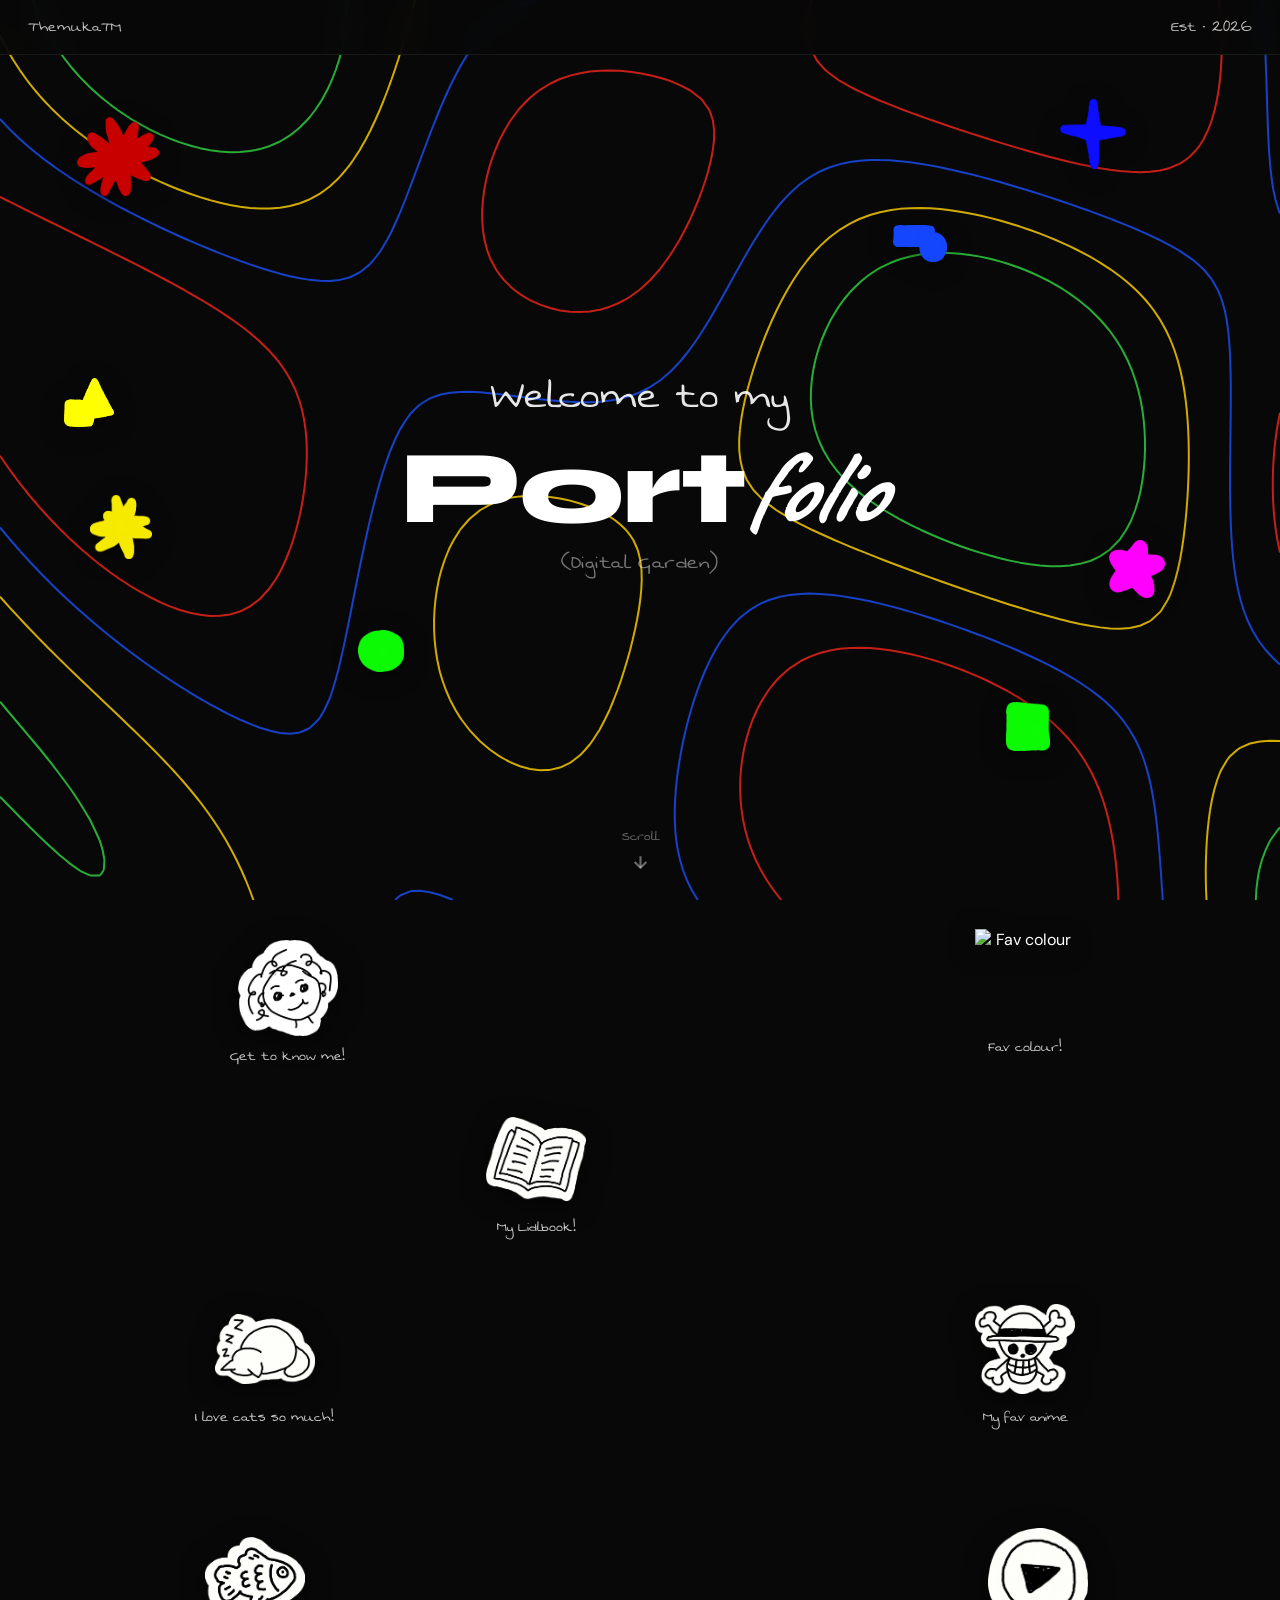
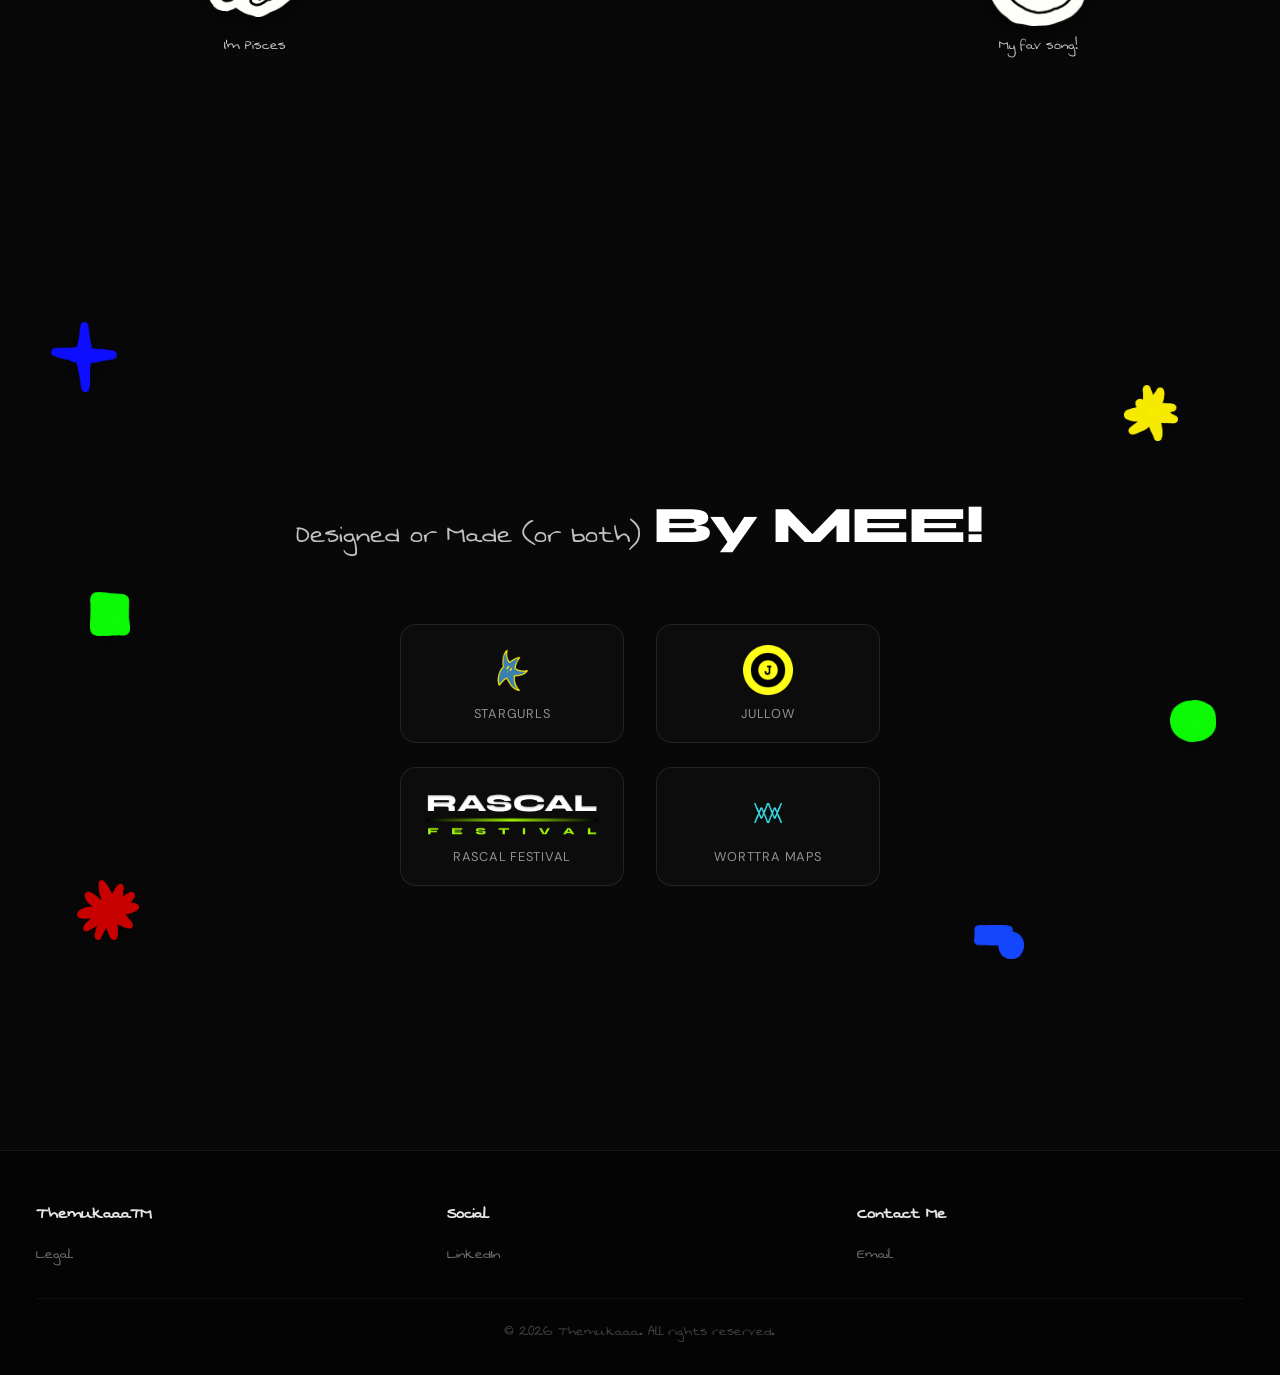
==== commit abd0845b: "Change title and SEO content in index.html Updated the title and modified the content for SEO and br" ====
--- a/index.html
+++ b/index.html
@@ -3,7 +3,7 @@
 <head>
   <meta charset="UTF-8" />
   <meta name="viewport" content="width=device-width, initial-scale=1.0" />
-  <title>Themukaaa - Portfolio</title>
+  <title>Themukaaa - My Digital Garden</title>
   <!-- SEO -->
   <meta name="description" content="Themukaaa — Digital Garden. Designer and creator of brands, experiences, and handcrafted digital worlds." />
   <meta name="author" content="Themukaaa" />
@@ -85,10 +85,10 @@
         <p class="sticker-label">My Lidlbook!</p>
       </a>
 
-      <div class="sticker-item no-action" style="top:42%;left:16%">
+      <a href="/cats" class="sticker-item sticker-link" style="top:42%;left:16%">
         <img src="assets/stickers/sticker-cat.png" class="sticker-img" alt="I love cats" />
         <p class="sticker-label">I love cats so much!</p>
-      </div>
+      </a>
 
       <a href="/anime" class="sticker-item sticker-link" style="top:42%;right:16%">
         <img src="assets/stickers/sticker-anime.png" class="sticker-img" alt="My fav anime" />
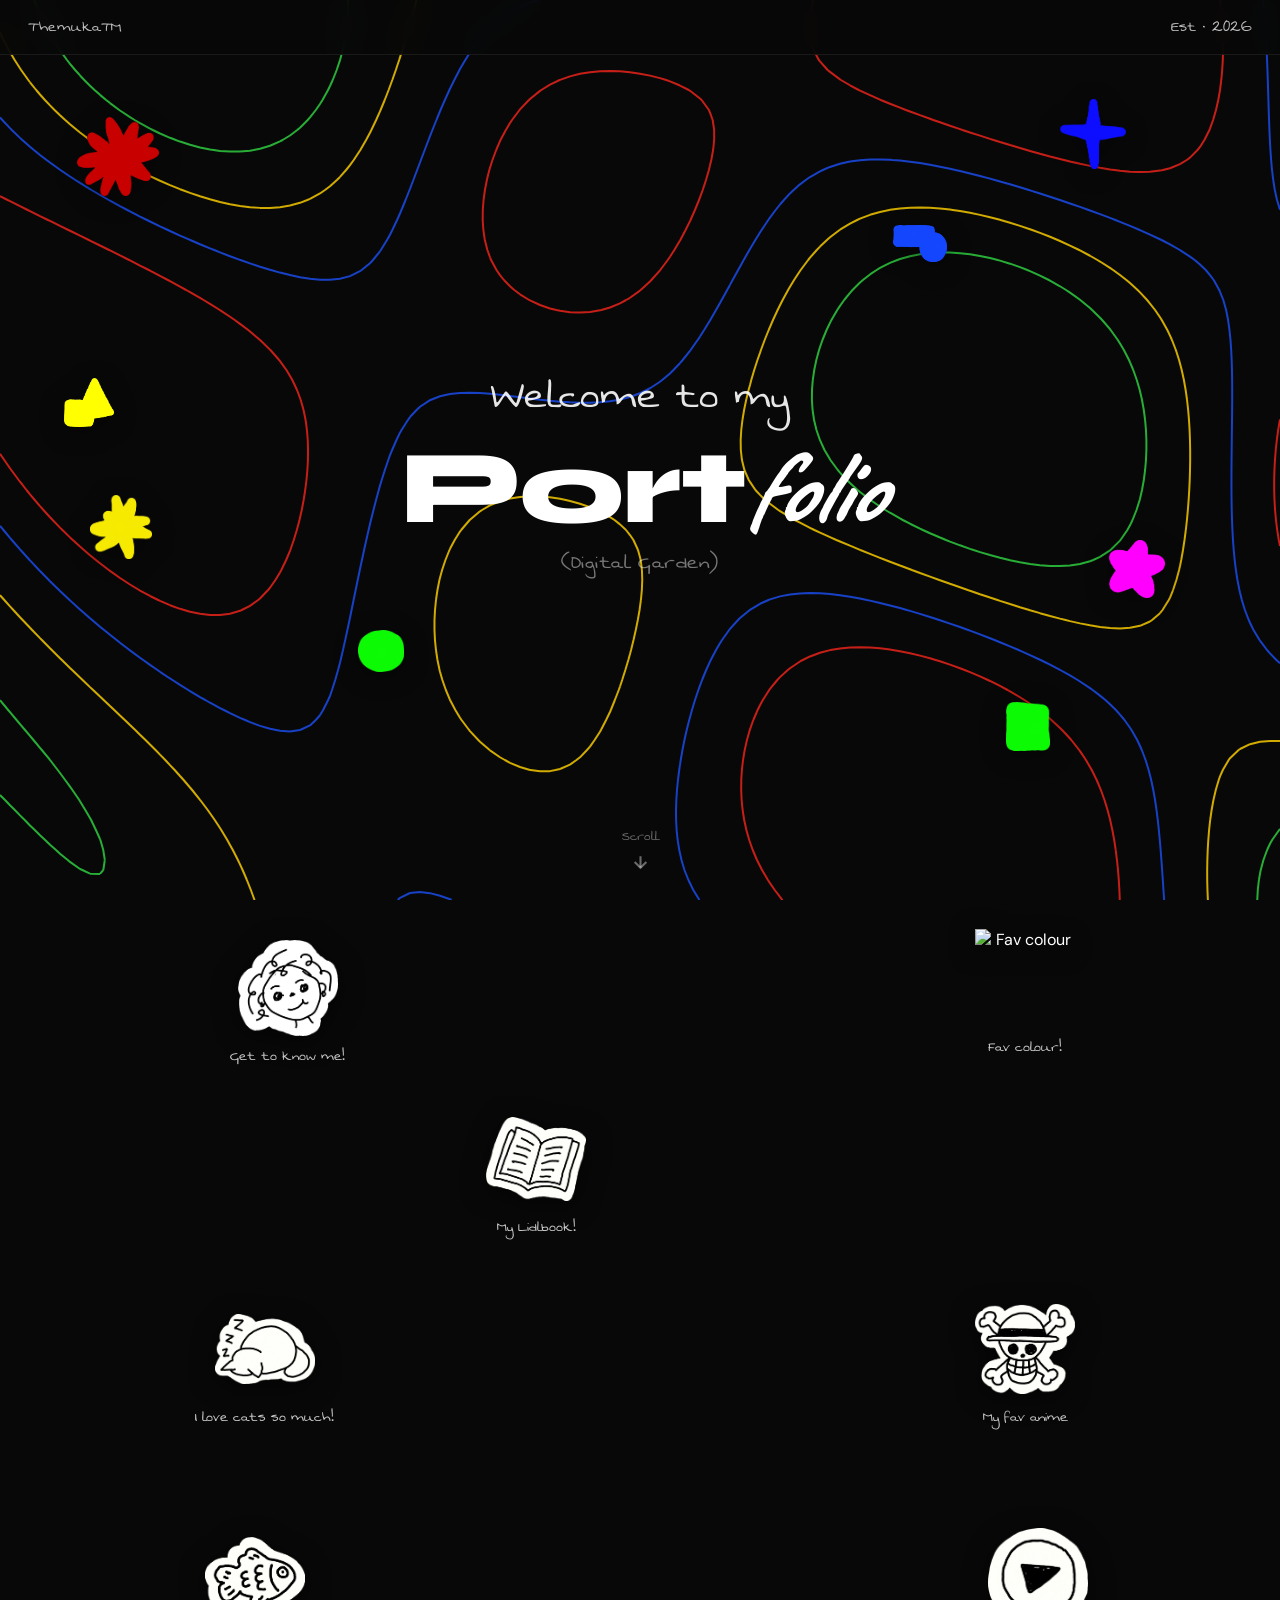
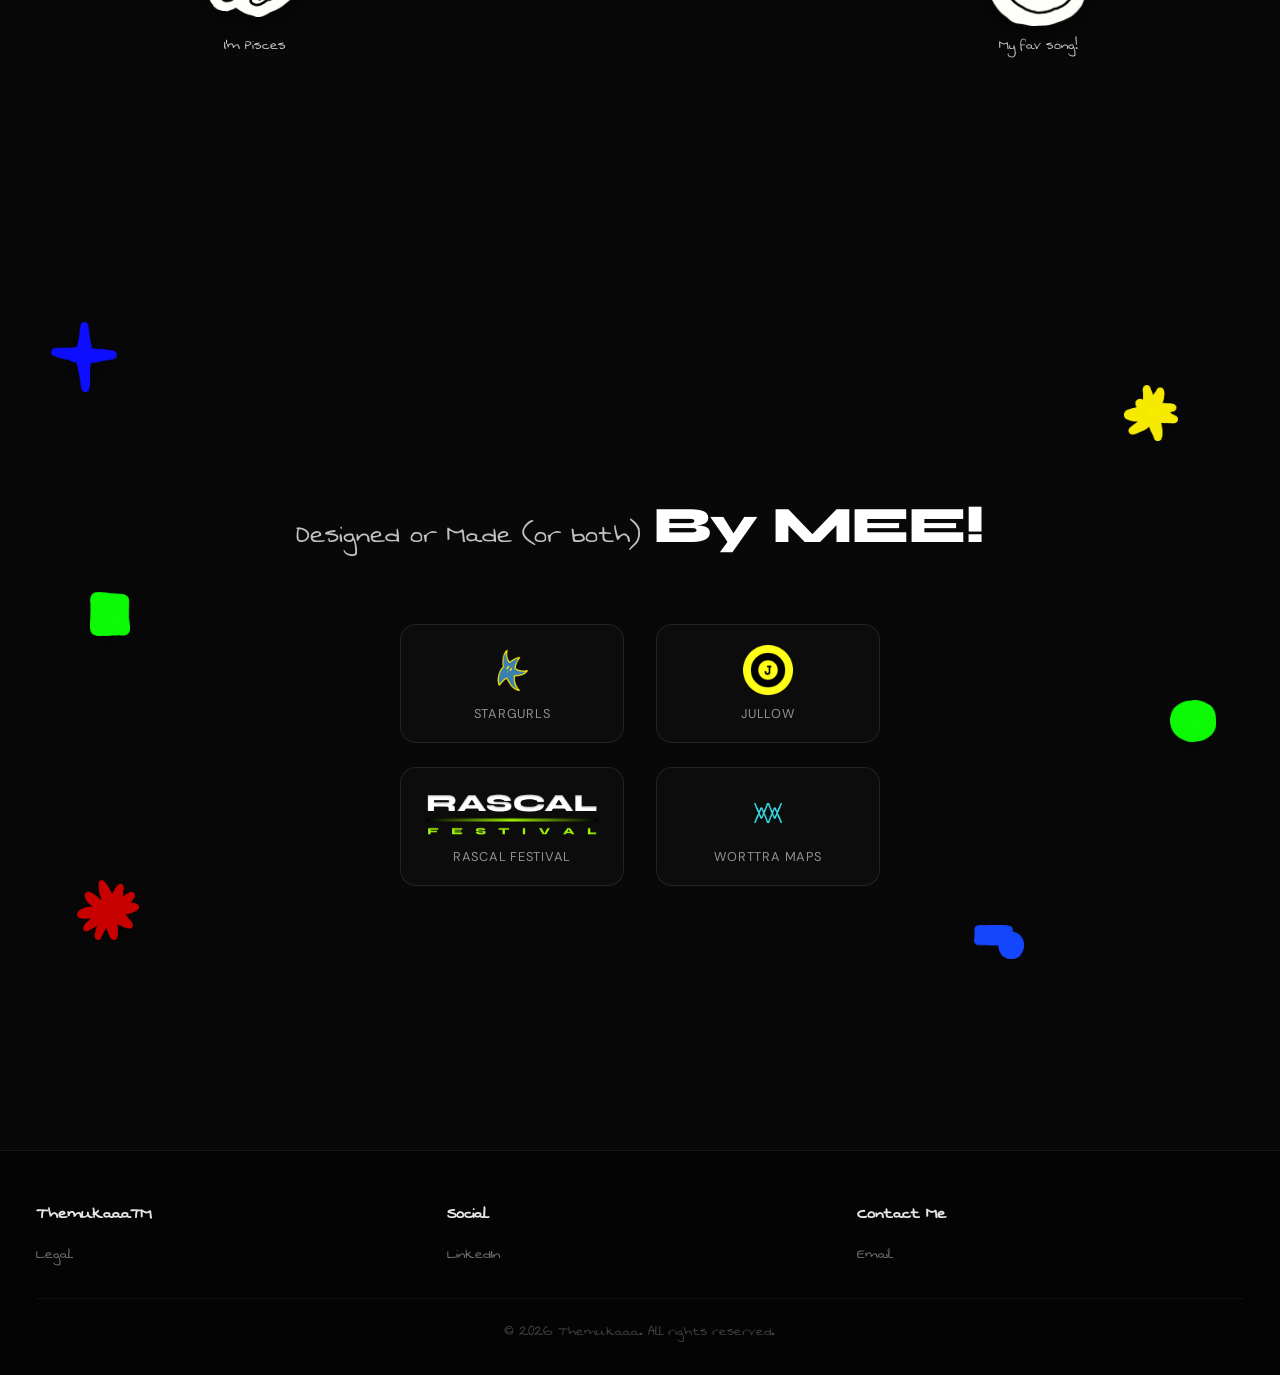
==== commit 7ab0ceee: "Fix HTML encoding issues in index.html" ====
--- a/index.html
+++ b/index.html
@@ -139,7 +139,7 @@
         <span>Rascal Festival</span>
       </div>
       <div class="brand-item">
-        <img src="assets/brands/worltramaps-logo.png" alt="Worttra Maps" />
+        <img src="assets/brands/worltramaps-logo.png" alt="Worltra Maps" />
         <span>Worttra Maps</span>
       </div>
     </div>
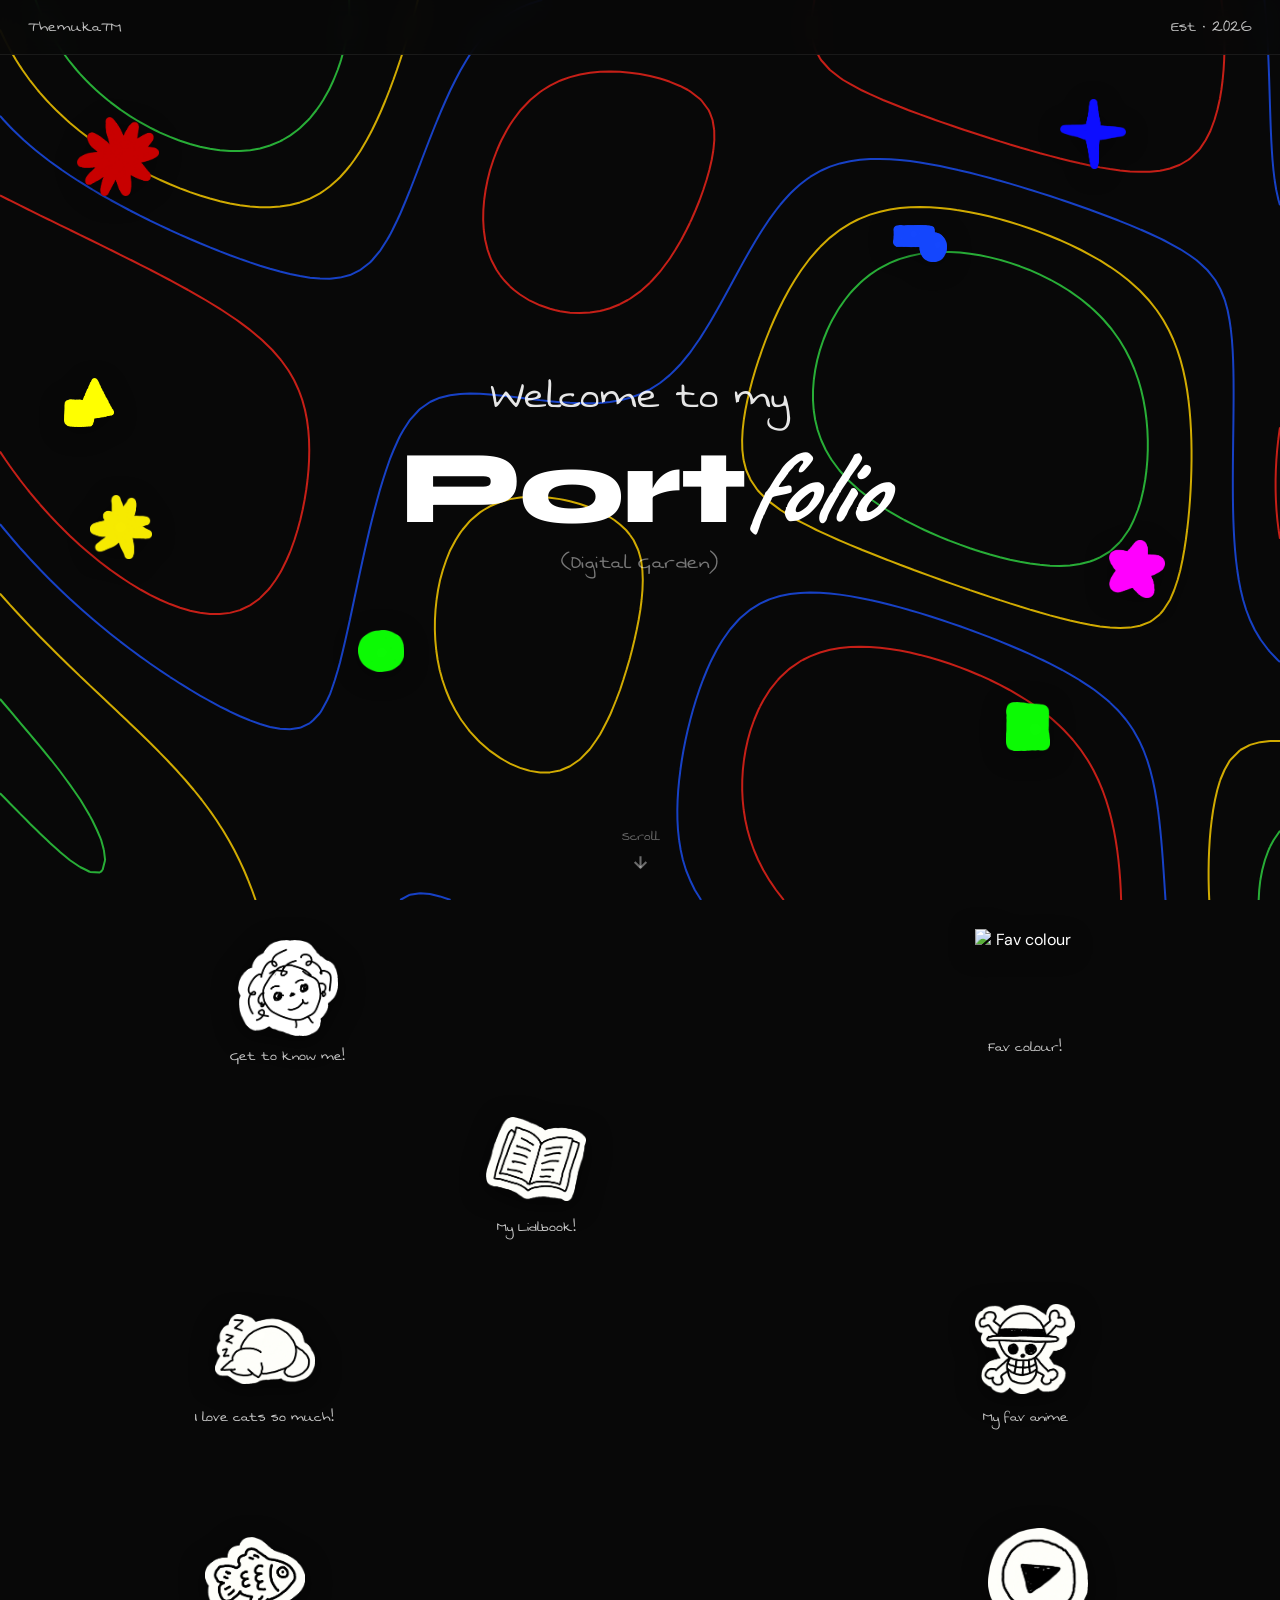
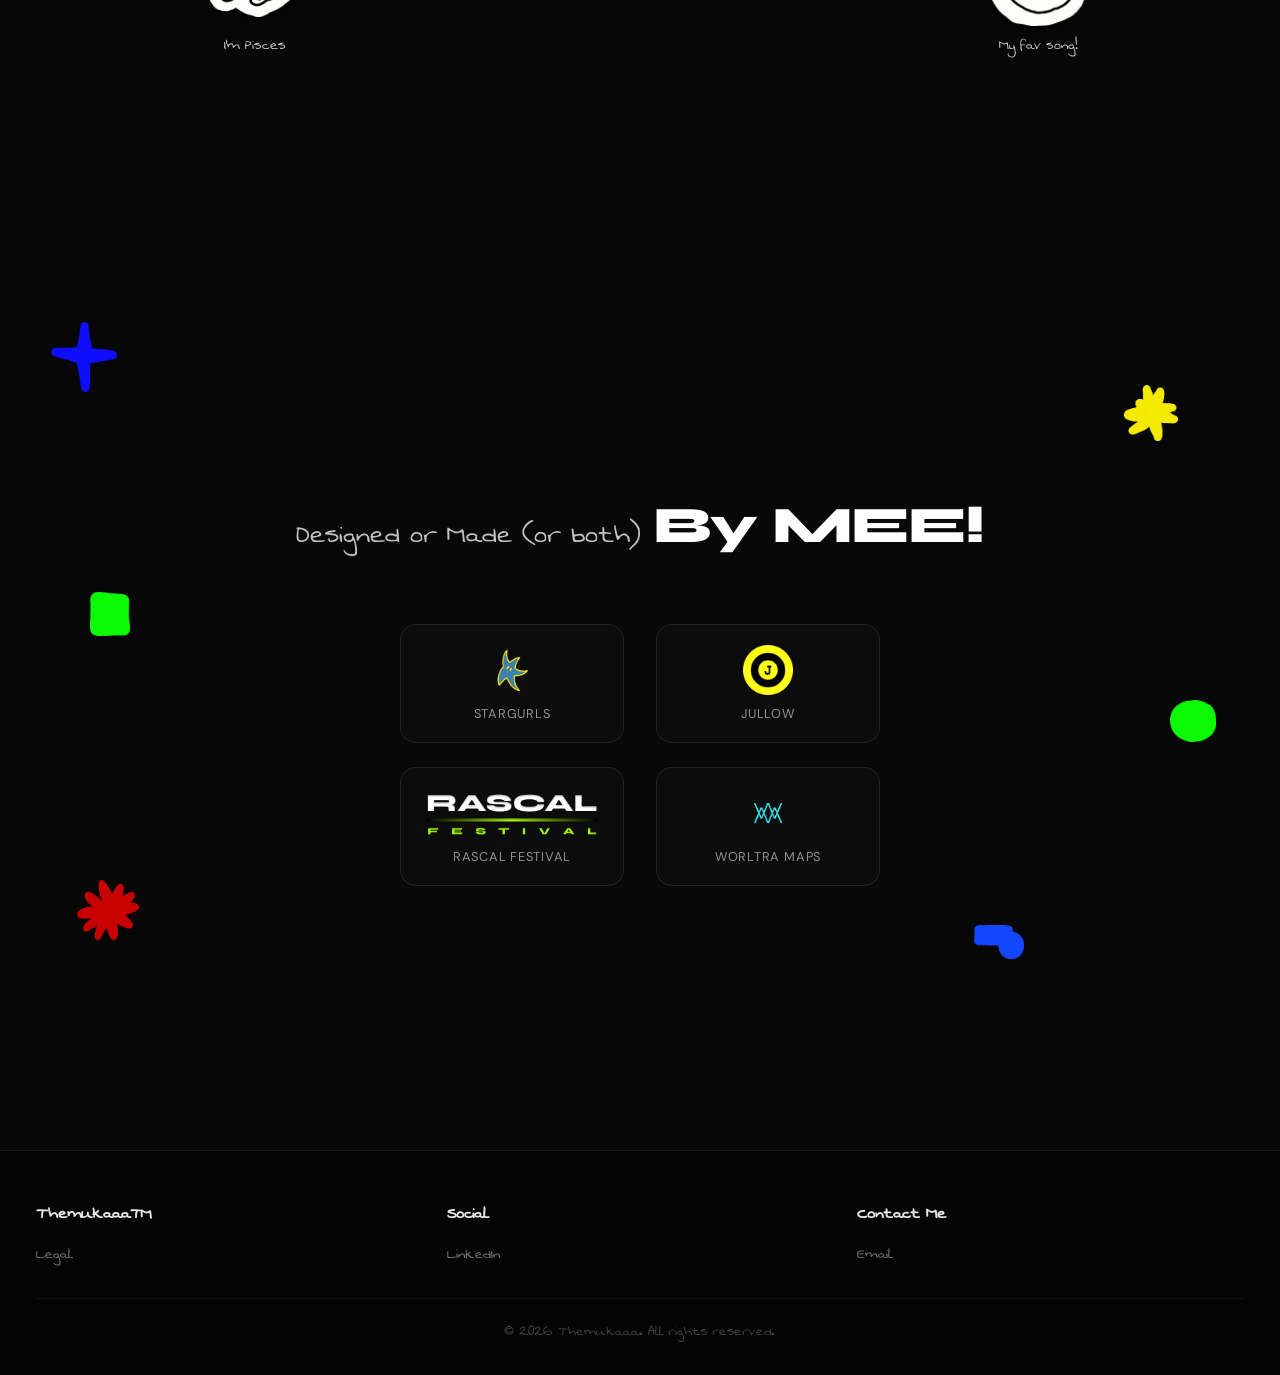
==== commit a4ae51a5: "Fix HTML encoding issues in index.html" ====
--- a/index.html
+++ b/index.html
@@ -140,7 +140,7 @@
       </div>
       <div class="brand-item">
         <img src="assets/brands/worltramaps-logo.png" alt="Worltra Maps" />
-        <span>Worttra Maps</span>
+        <span>Worltra Maps</span>
       </div>
     </div>
 
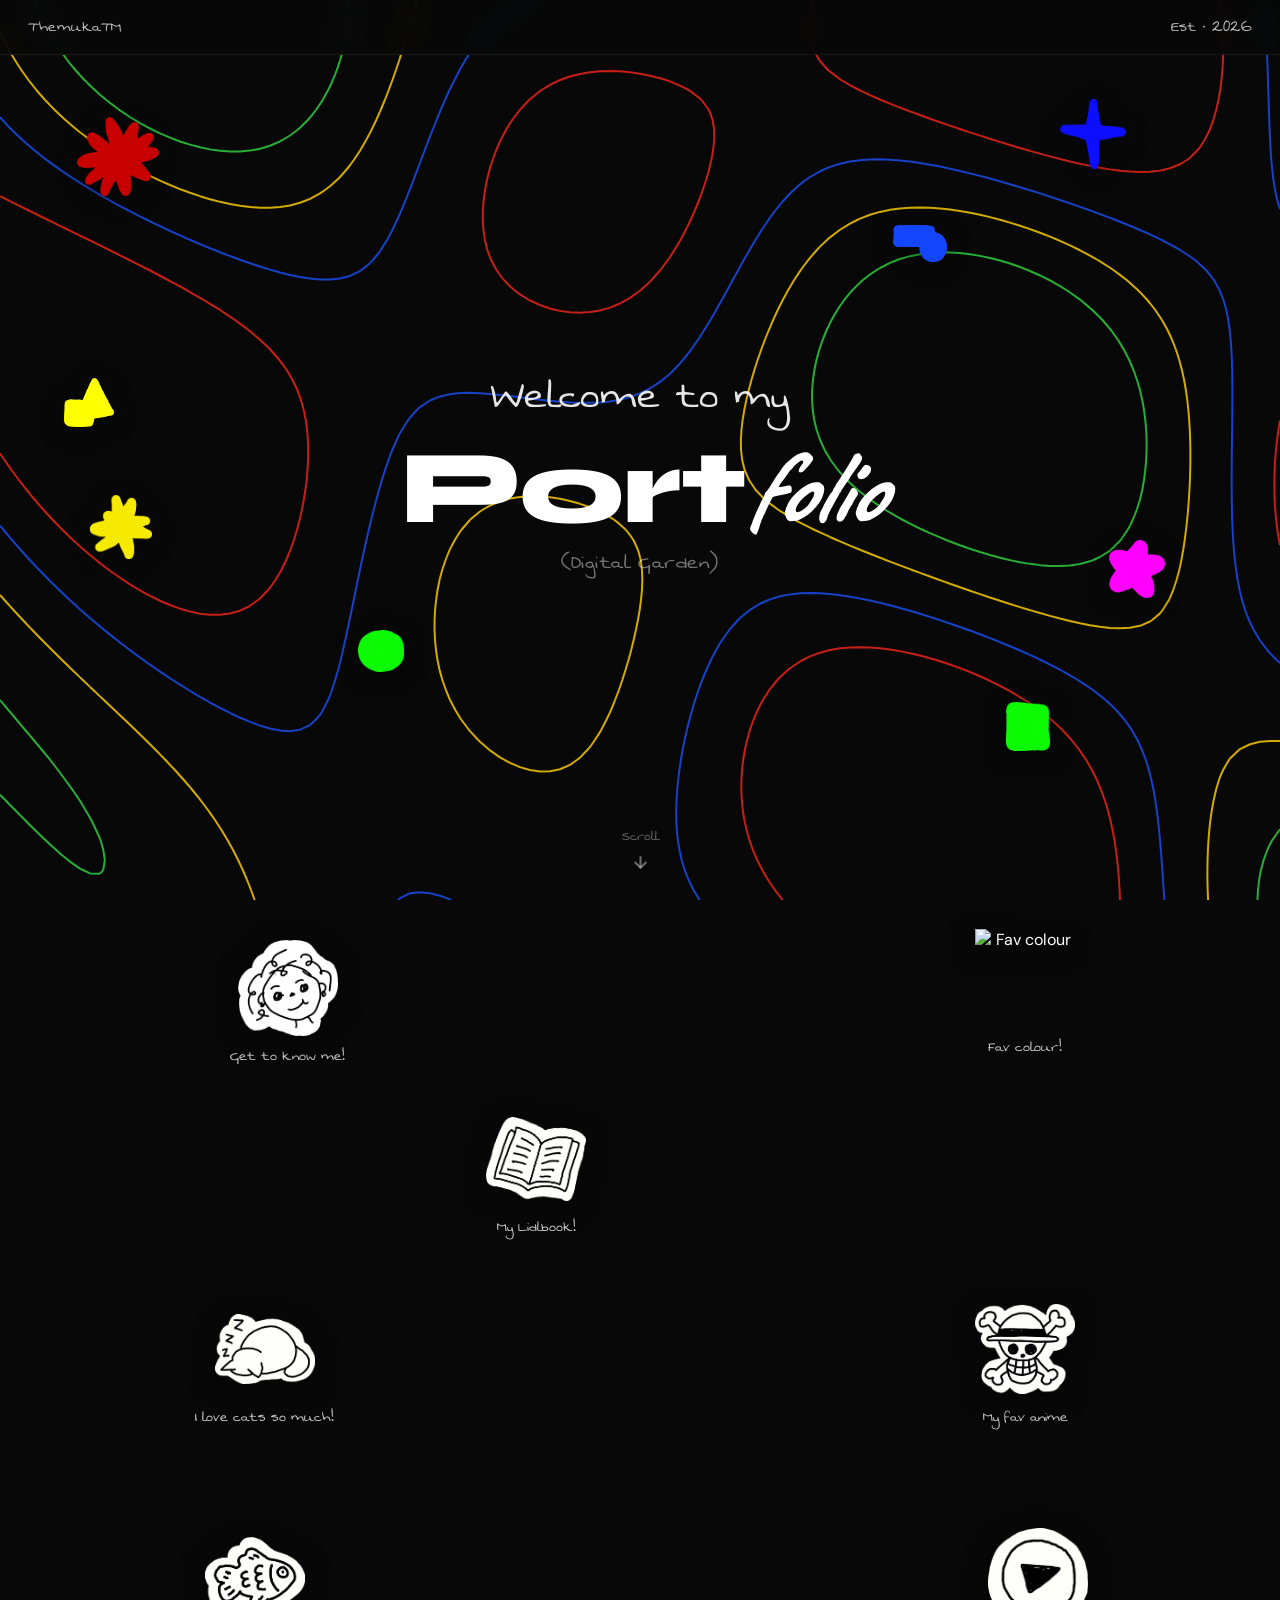
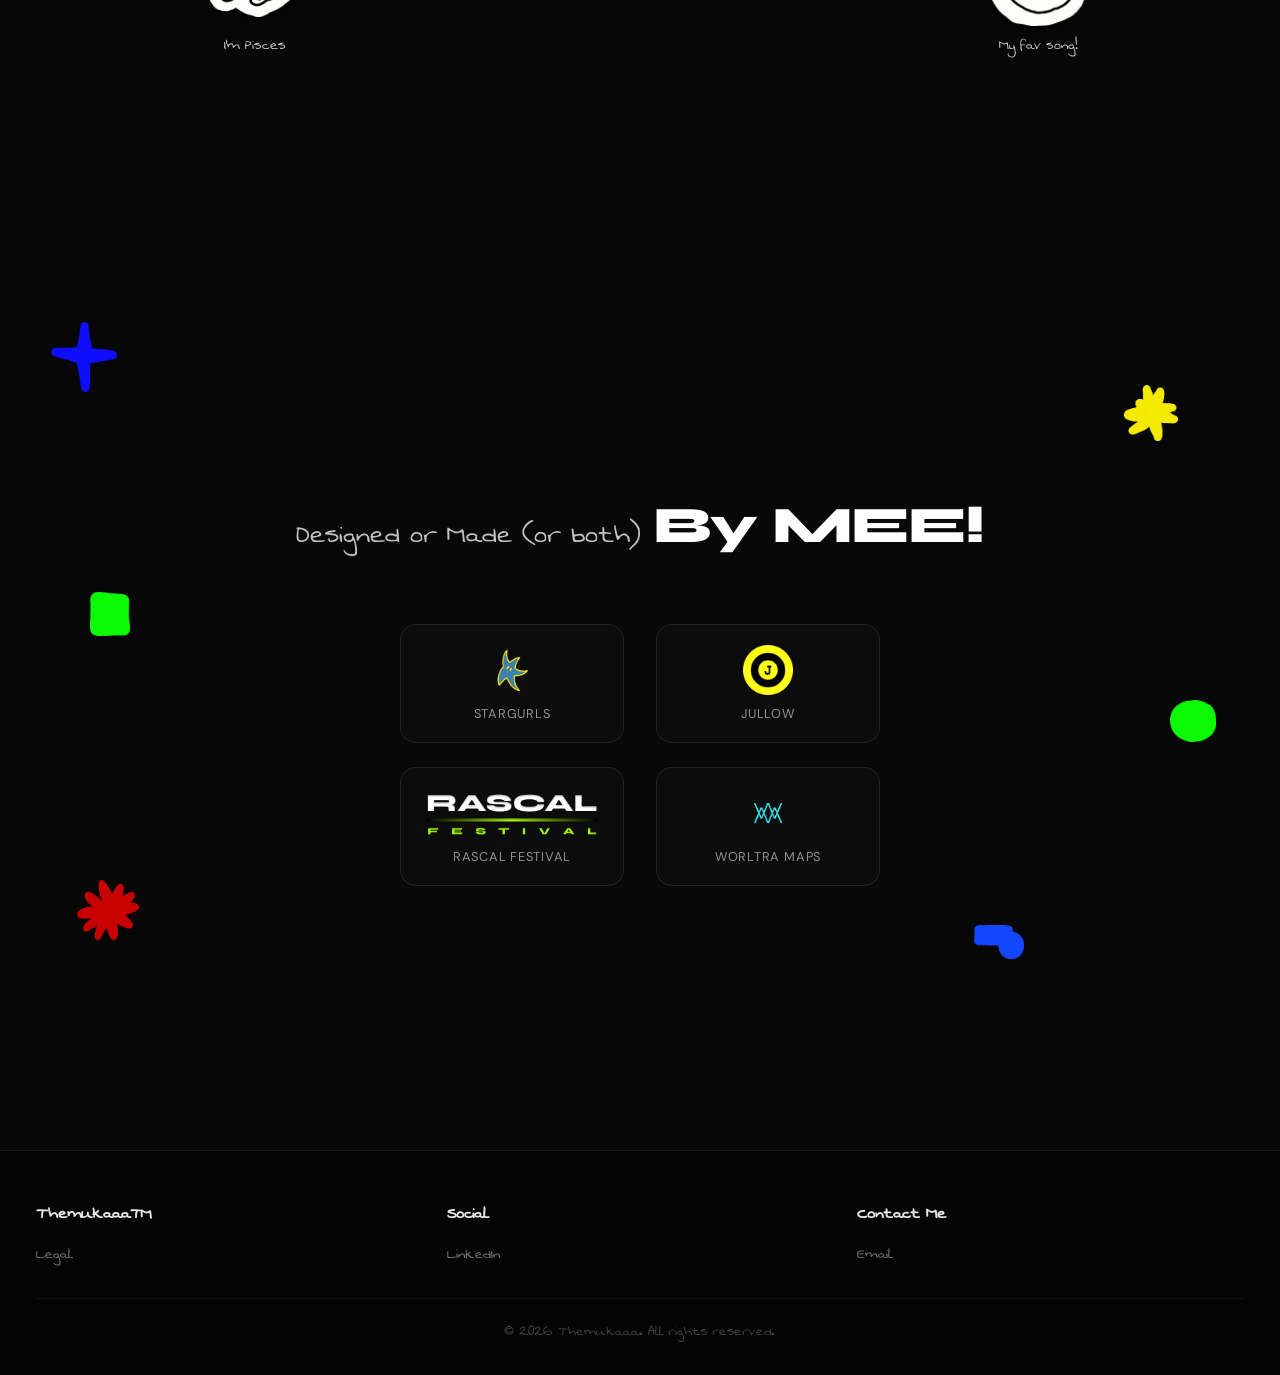
==== commit e77df491: "Revise index.html for updated metadata and layout Updated the HTML structure and metadata for the di" ====
--- a/index.html
+++ b/index.html
@@ -3,16 +3,17 @@
 <head>
   <meta charset="UTF-8" />
   <meta name="viewport" content="width=device-width, initial-scale=1.0" />
-  <title>Themukaaa - My Digital Garden</title>
+  <title>My Digital Garden</title>
   <!-- SEO -->
-  <meta name="description" content="Themukaaa — Digital Garden. Designer and creator of brands, experiences, and handcrafted digital worlds." />
+  <meta name="description" content="Themukaaa - Digital Garden." />
   <meta name="author" content="Themukaaa" />
-  <meta property="og:title" content="Themukaaa — Portfolio" />
+  <meta property="og:site_name" content="Themukaaa" />
+  <meta property="og:title" content="Themukaaa - My Digital Garden" />
   <meta property="og:description" content="Welcome to my Digital Garden. Designed or made (or both) by me." />
   <meta property="og:url" content="https://themukaaa.com" />
   <meta property="og:type" content="website" />
   <meta name="twitter:card" content="summary" />
-  <meta name="twitter:title" content="Themukaaa — Portfolio" />
+  <meta name="twitter:title" content="Themukaaa - My Digital Garden" />
   <meta name="twitter:description" content="Welcome to my Digital Garden." />
   <link rel="canonical" href="https://themukaaa.com/" />
   <link rel="stylesheet" href="style.css" />
@@ -24,19 +25,15 @@
 </head>
 <body>
 
-  <!-- ANIMATED BACKGROUND CANVAS -->
   <canvas id="bgCanvas"></canvas>
 
-  <!-- NAVBAR -->
   <nav class="navbar">
     <a href="/" class="nav-name" style="text-decoration:none">Themuka&#8482;</a>
     <span class="nav-est">Est · 2026</span>
   </nav>
 
-  <!-- HERO SECTION -->
   <section class="hero">
 
-    <!-- Your actual shape PNGs, scattered -->
     <img src="assets/stickers/shape-star-1.png" class="deco-shape" style="top:13%;left:6%;width:82px;animation-delay:0s;animation-duration:7s" alt="" />
     <img src="assets/stickers/shape-star-2.png" class="deco-shape" style="top:11%;right:12%;width:66px;animation-delay:1.2s;animation-duration:9s" alt="" />
     <img src="assets/stickers/shape-star-3.png" class="deco-shape" style="top:60%;right:9%;width:56px;animation-delay:0.5s;animation-duration:8s" alt="" />
@@ -66,7 +63,6 @@
     </div>
   </section>
 
-  <!-- STICKERS SECTION -->
   <section class="stickers-section">
     <div class="stickers-canvas">
 
@@ -108,7 +104,6 @@
     </div>
   </section>
 
-    <!-- MADE BY ME SECTION -->
   <section class="made-section">
 
     <img src="assets/stickers/shape-star-2.png" class="deco-shape" style="top:8%;left:4%;width:66px;animation-delay:0s;animation-duration:8s" alt="" />
@@ -146,7 +141,6 @@
 
   </section>
 
-  <!-- FOOTER -->
   <footer class="footer">
     <div class="footer-col">
       <h4>Themukaaa&#8482;</h4>
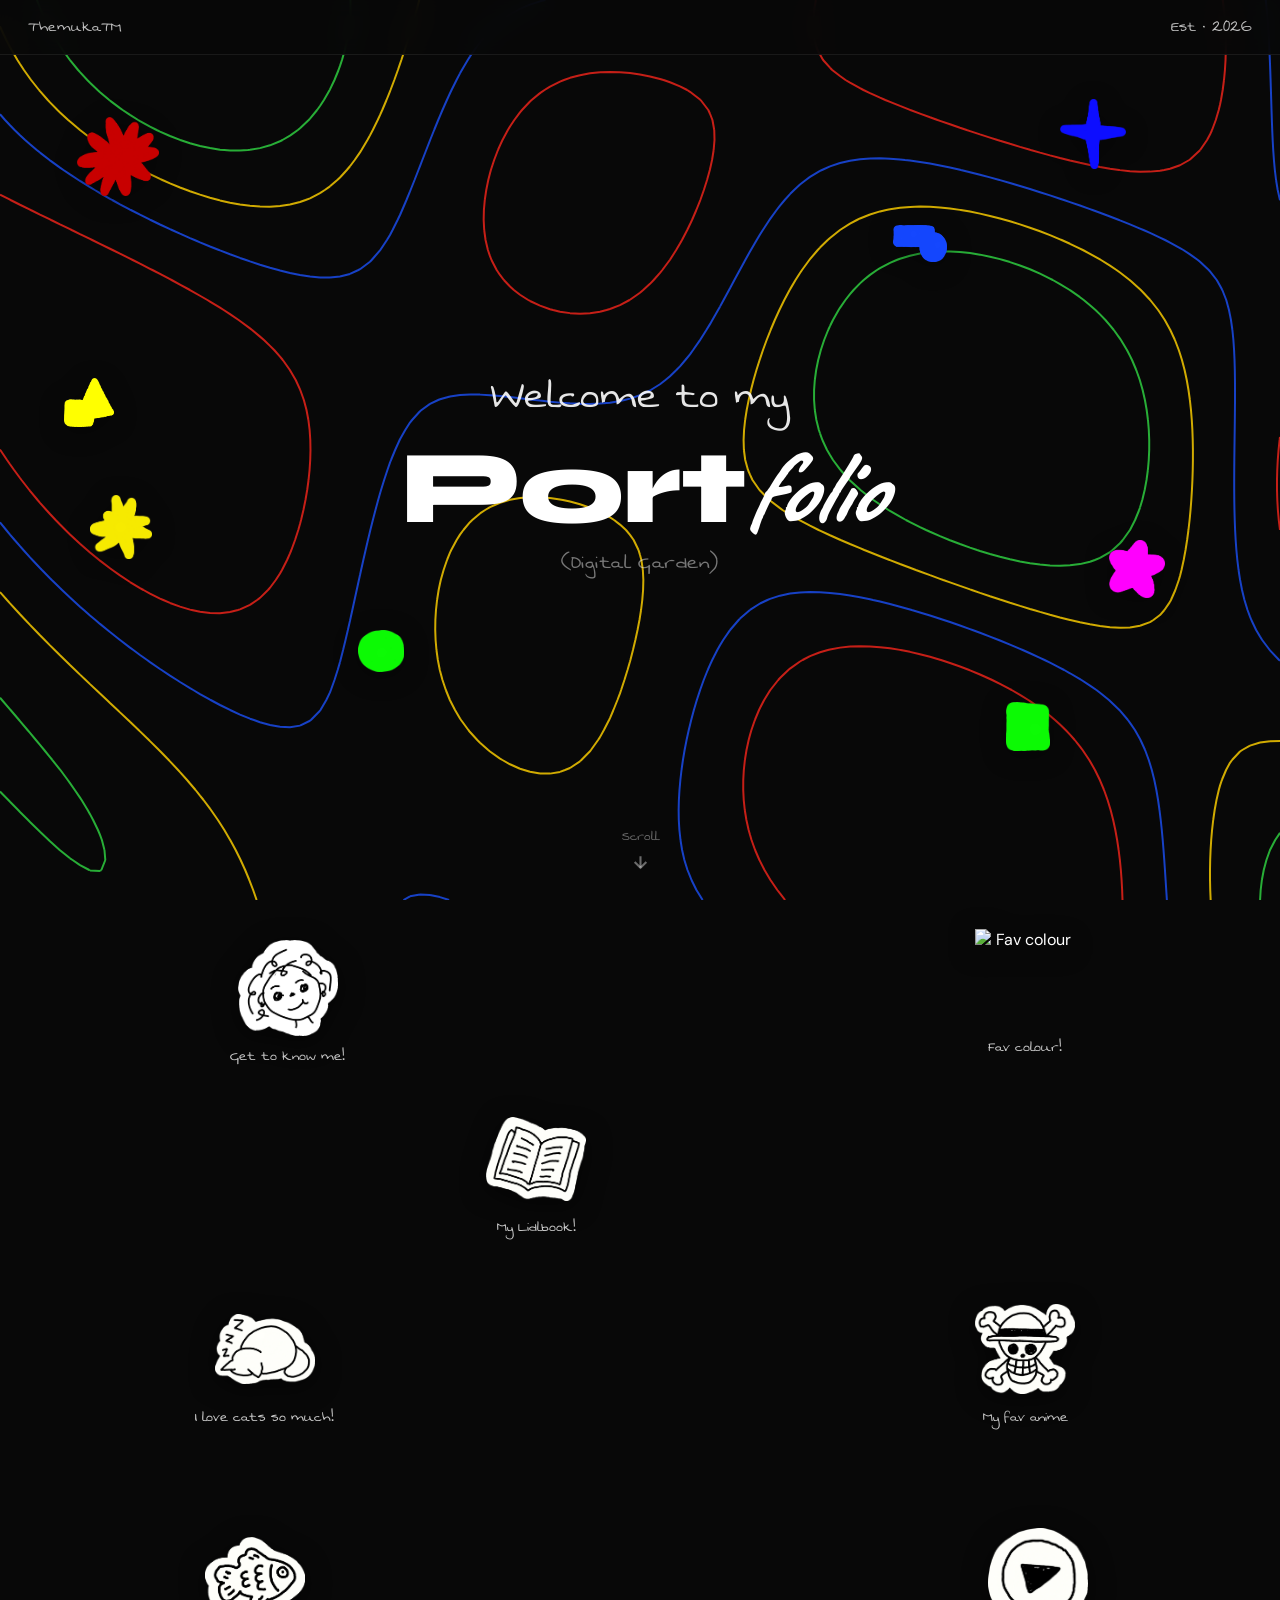
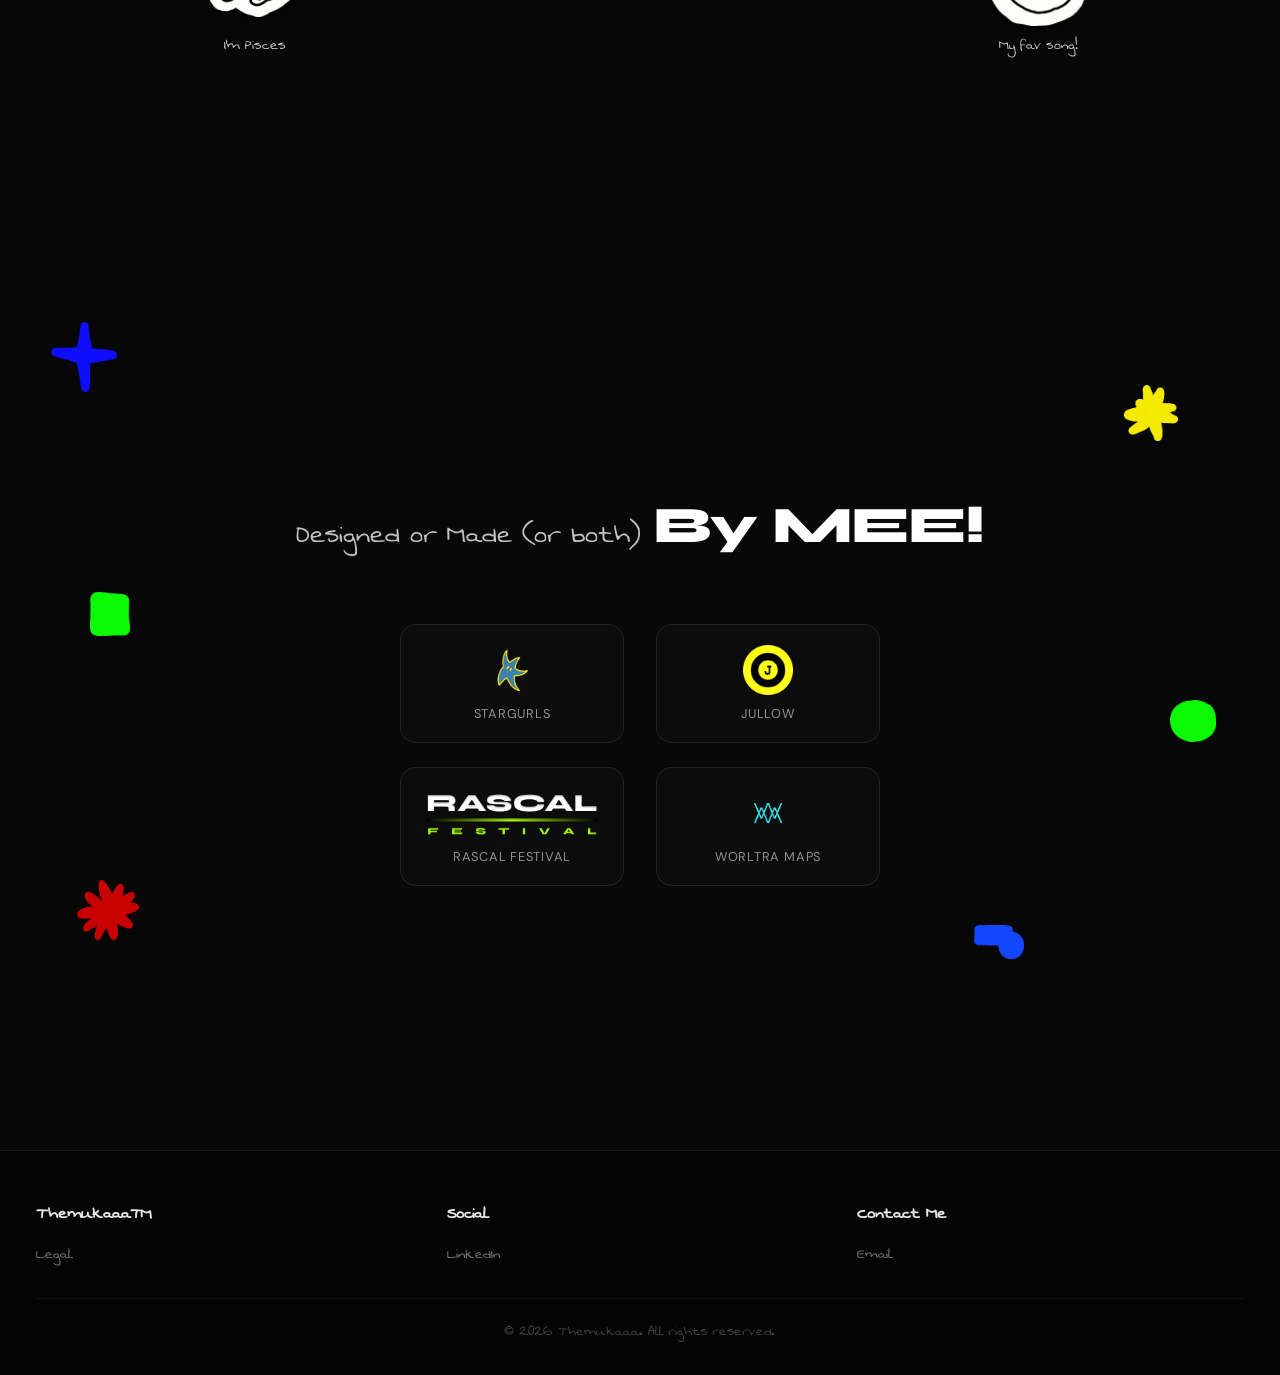
==== commit b0bd0c1b: "Fix HTML encoding issues in index.html" ====
--- a/index.html
+++ b/index.html
@@ -4,7 +4,7 @@
   <meta charset="UTF-8" />
   <meta name="viewport" content="width=device-width, initial-scale=1.0" />
   <title>My Digital Garden</title>
-  <!-- SEO -->
+  
   <meta name="description" content="Themukaaa - Digital Garden." />
   <meta name="author" content="Themukaaa" />
   <meta property="og:site_name" content="Themukaaa" />
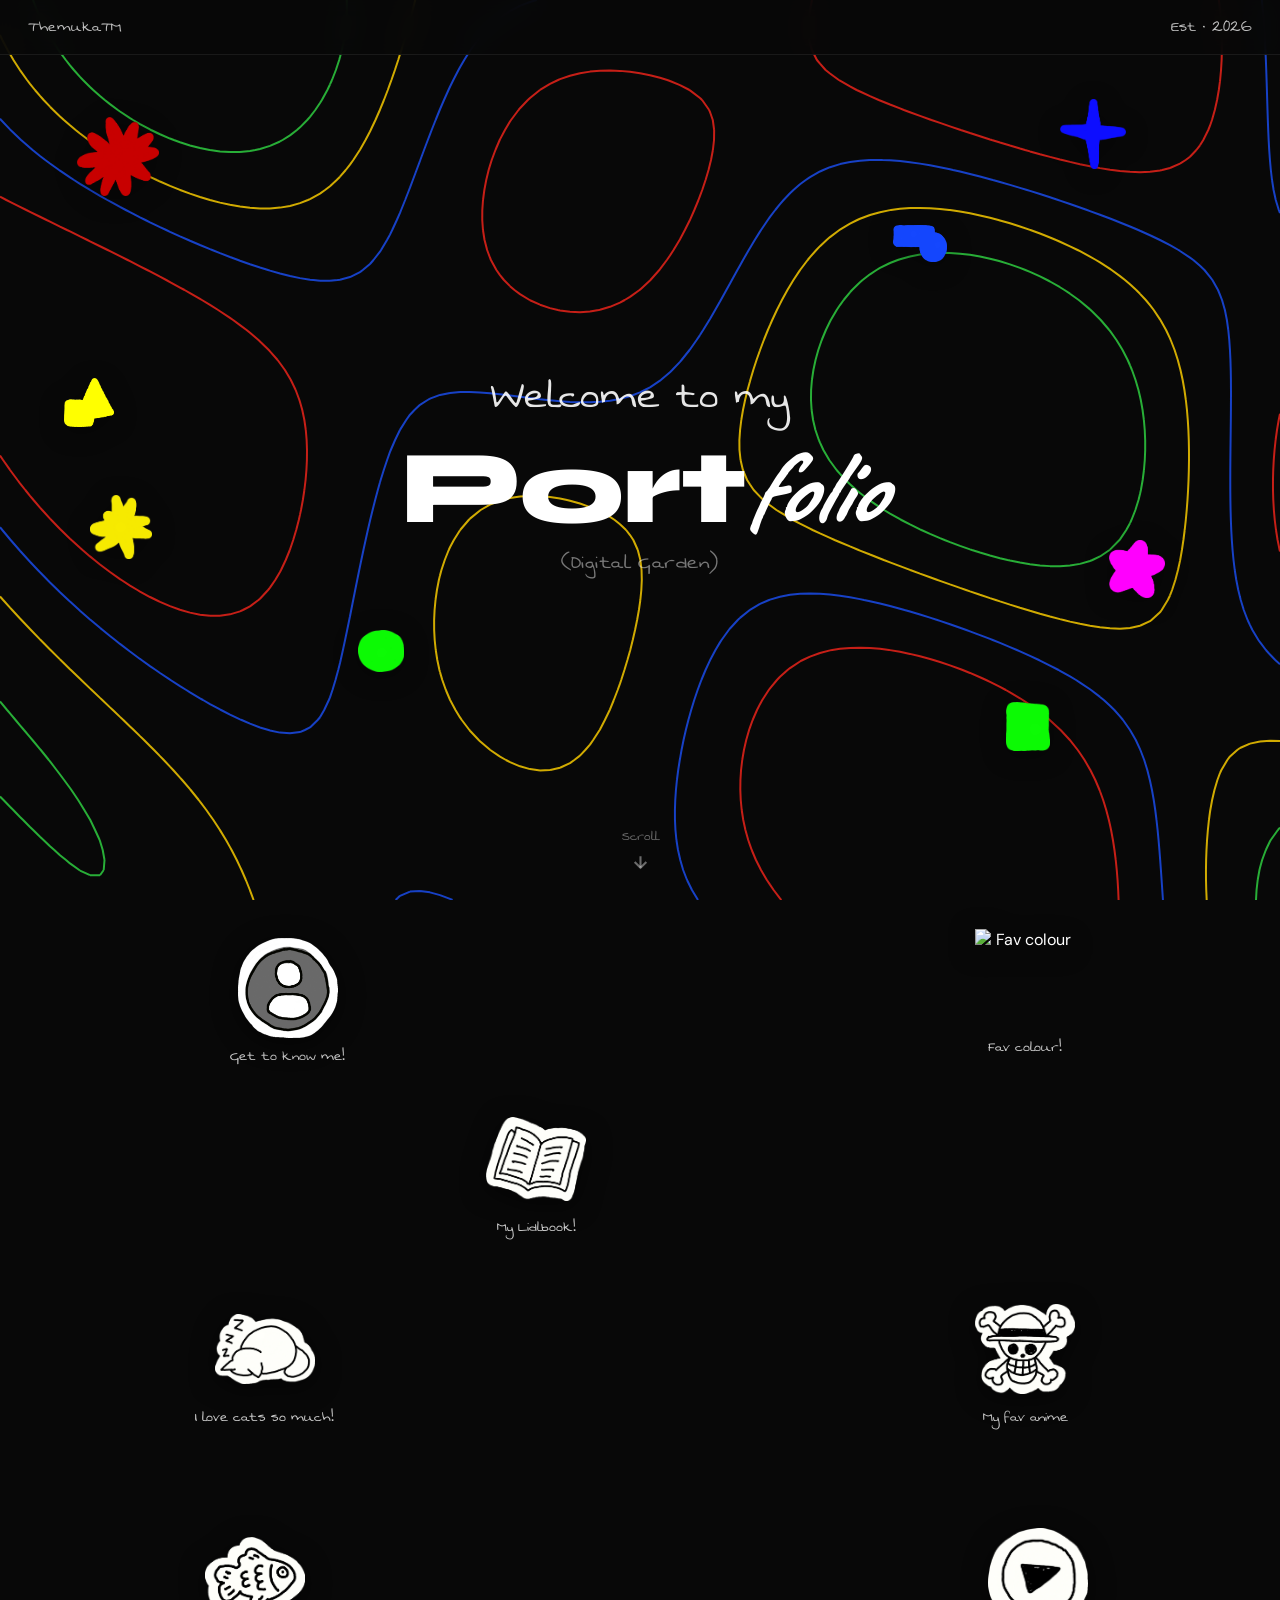
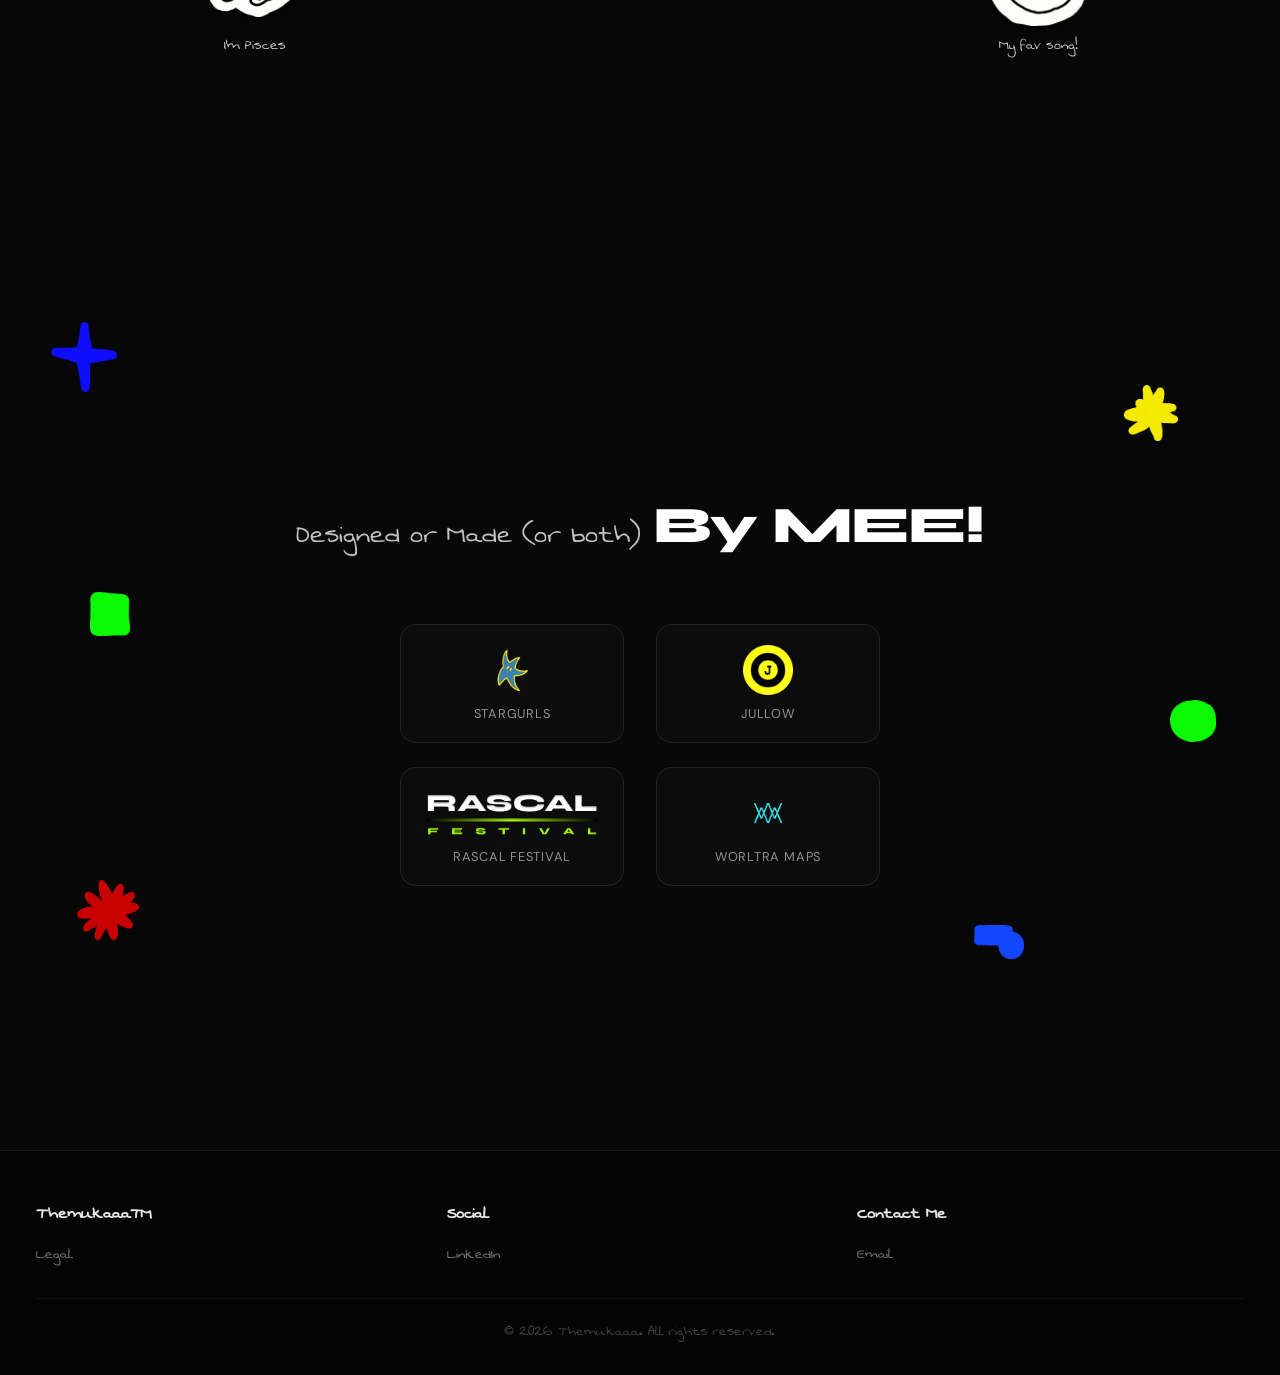
==== commit f694b67a: "Update index.html" ====
--- a/index.html
+++ b/index.html
@@ -9,7 +9,7 @@
   <meta name="author" content="Themukaaa" />
   <meta property="og:site_name" content="Themukaaa" />
   <meta property="og:title" content="Themukaaa - My Digital Garden" />
-  <meta property="og:description" content="Welcome to my Digital Garden. Designed or made (or both) by me." />
+  <meta property="og:description" content="Welcome to my Digital Garden." />
   <meta property="og:url" content="https://themukaaa.com" />
   <meta property="og:type" content="website" />
   <meta name="twitter:card" content="summary" />
